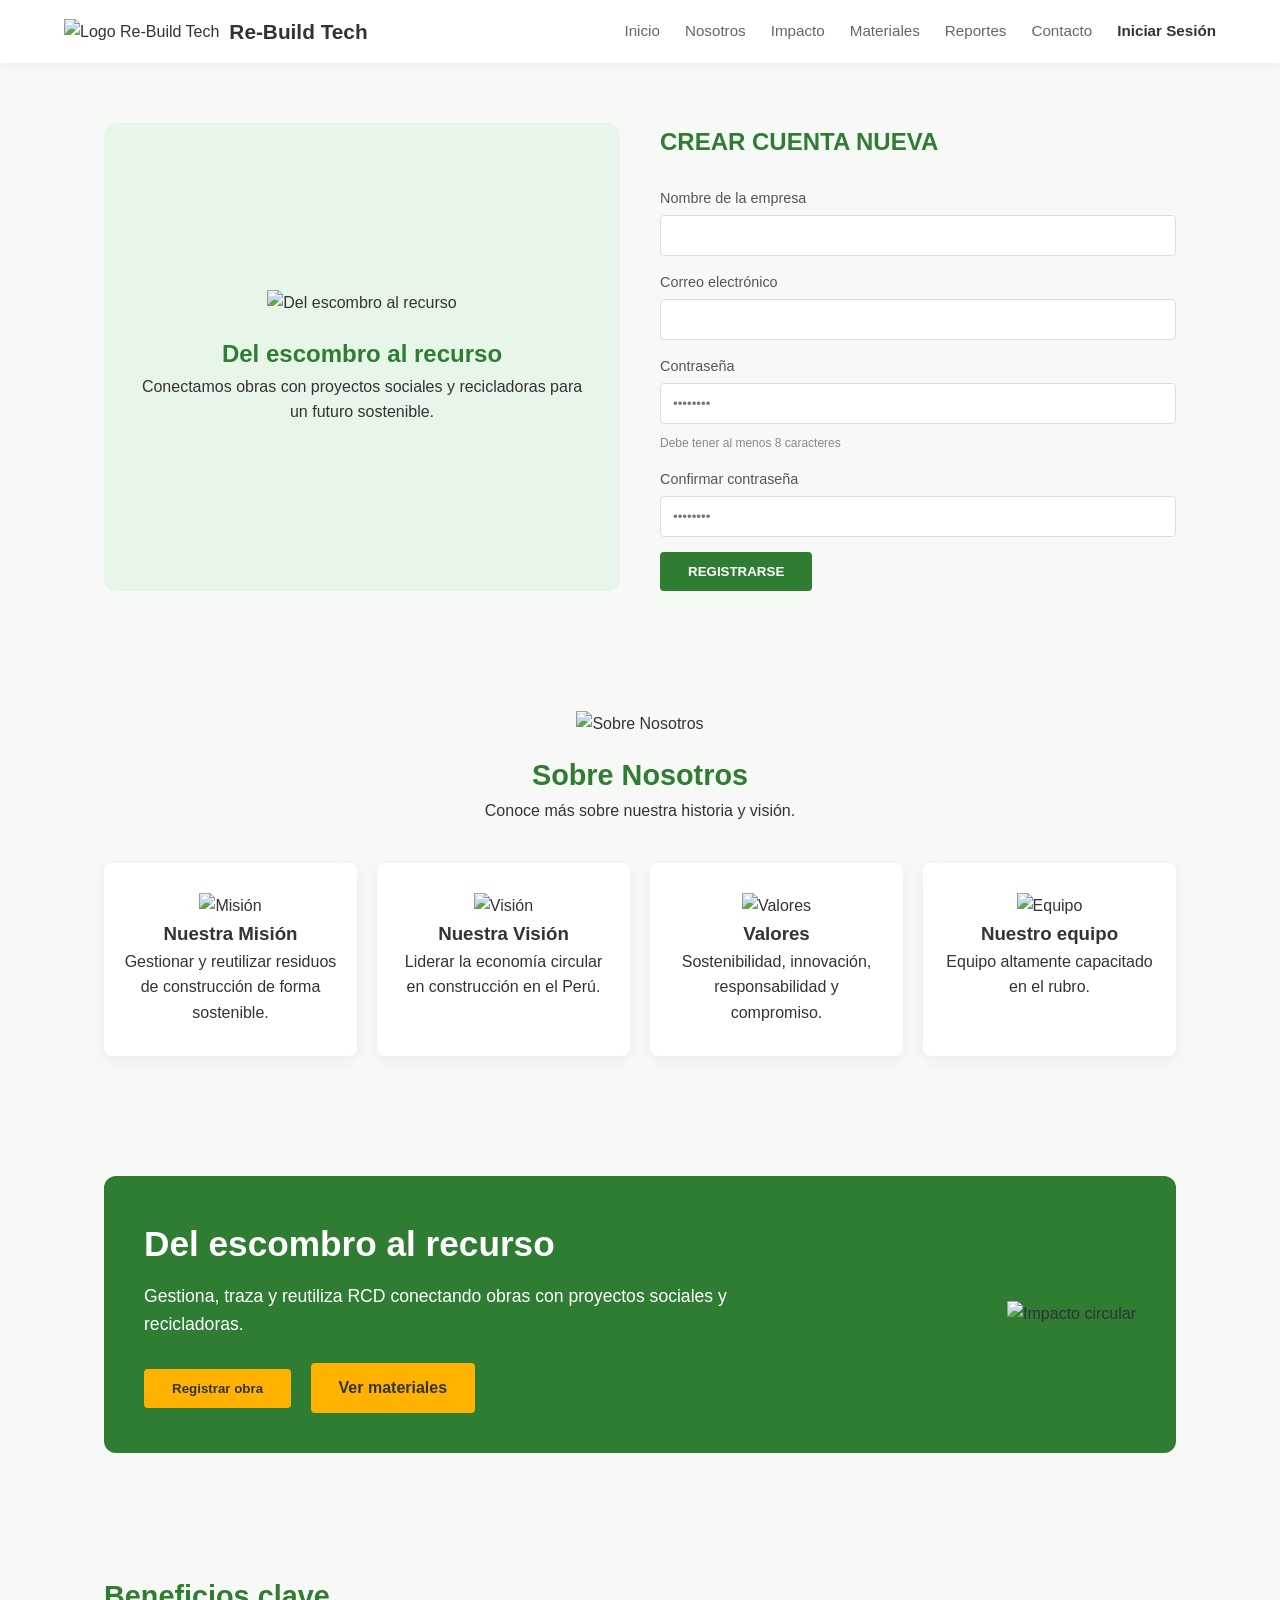
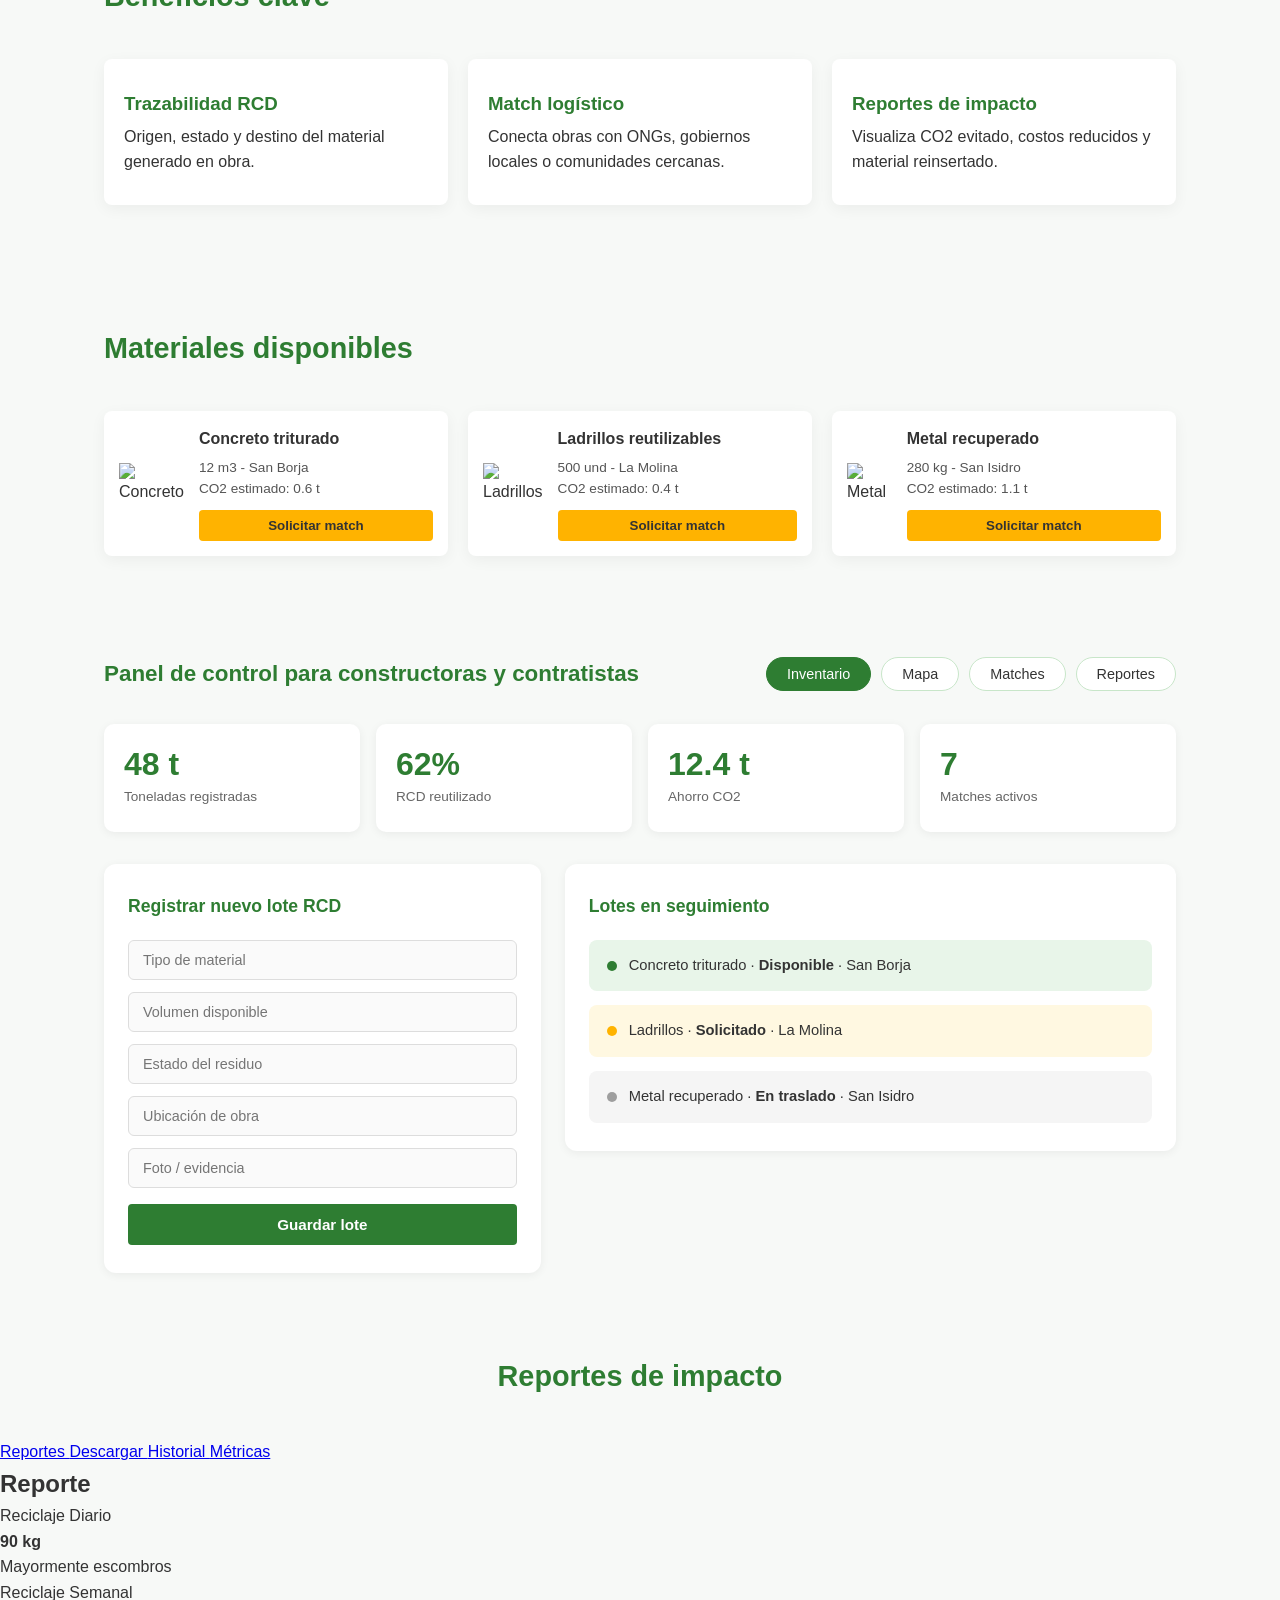
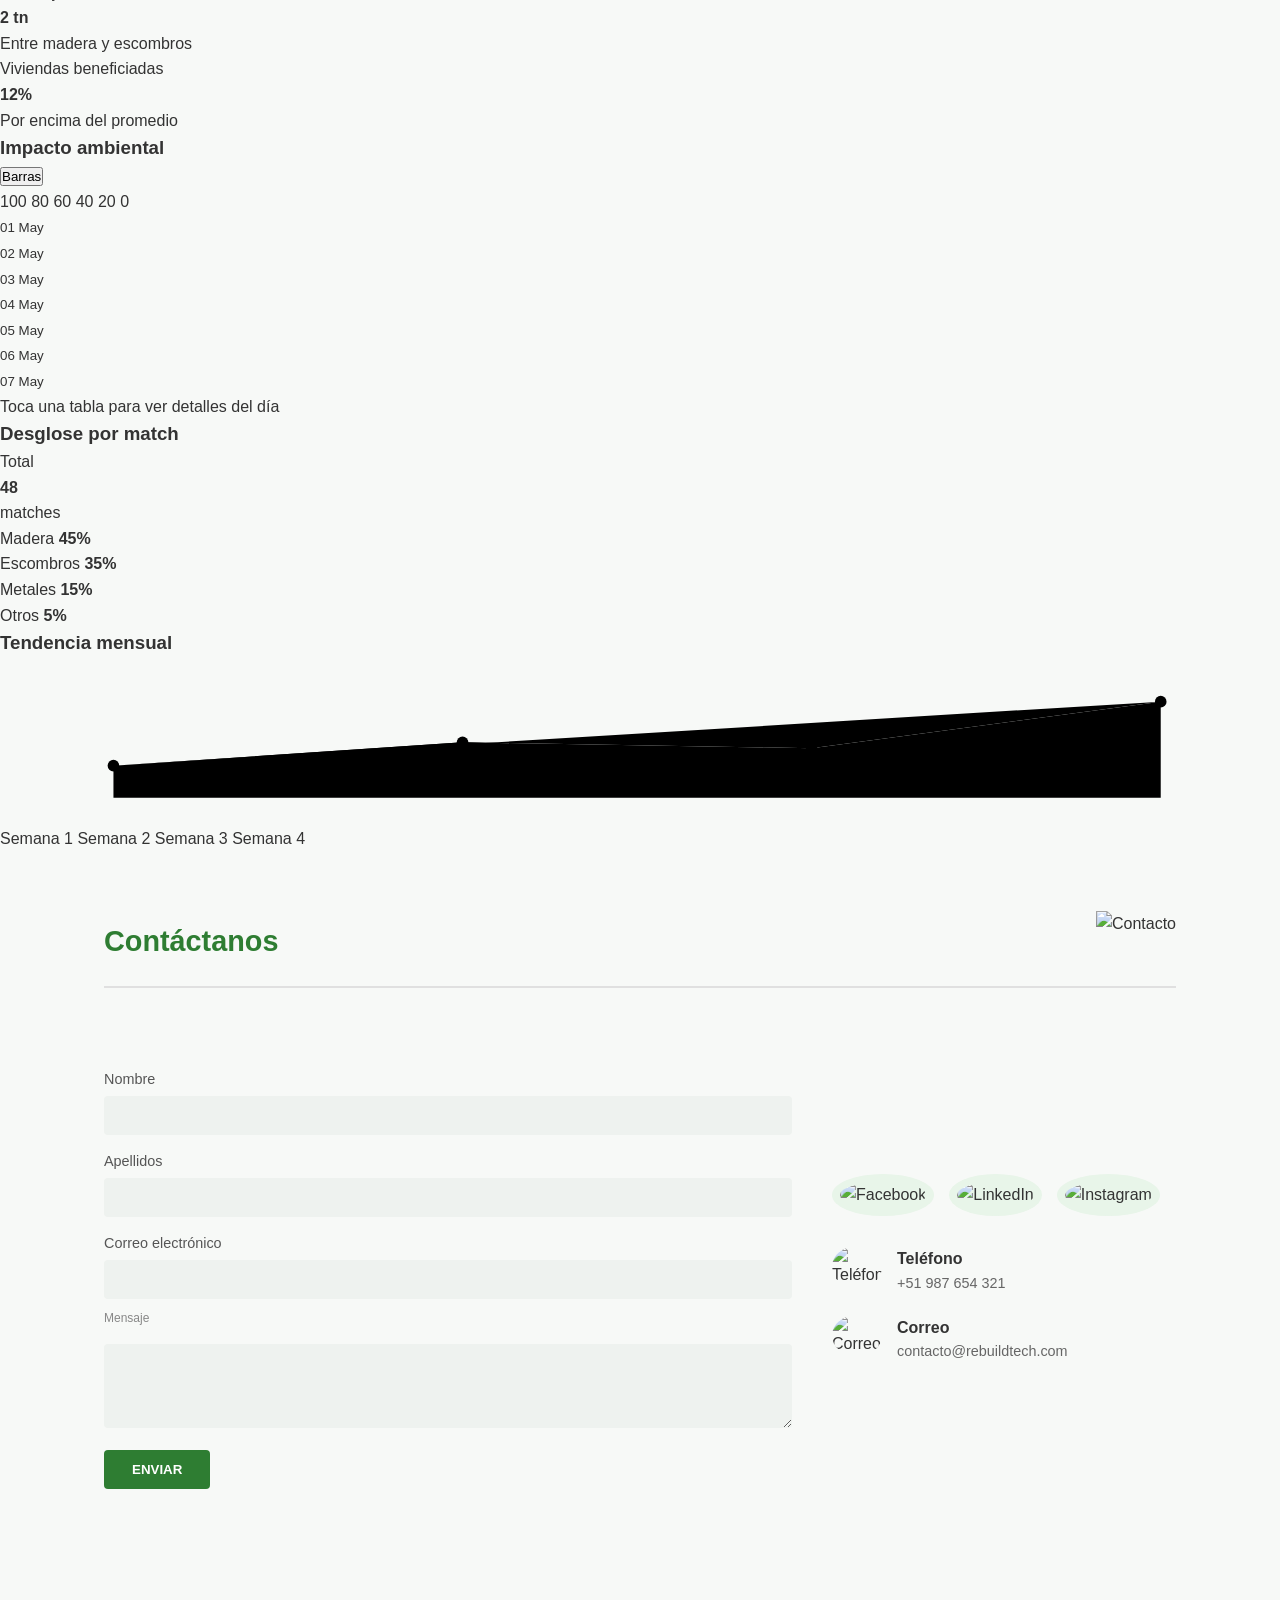
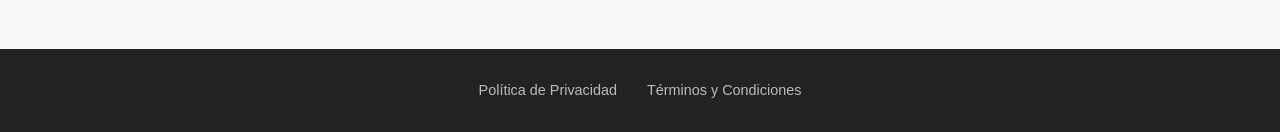
==== index.html @ a8a14618 "Merge branch 'main' into patch-1" ====
<!DOCTYPE html>
<html lang="es">
<head>
    <meta charset="UTF-8">
    <meta name="viewport" content="width=device-width, initial-scale=1.0">
    <title>Re-Build Tech</title>
    <link rel="stylesheet" href="css/styles.css?v=reportes3">
</head>
<body>
    <header class="header">
        <div class="brand">
            <img src="img/logo.png" alt="Logo Re-Build Tech">
            <h2>Re-Build Tech</h2>
        </div>

        <nav class="nav">
            <a href="#inicio">Inicio</a>
            <a href="#nosotros">Nosotros</a>
            <a href="#impacto">Impacto</a>
            <a href="materiales.html">Materiales</a>
            <a href="#reportes">Reportes</a>
            <a href="#contacto">Contacto</a>
            <a href="#">Iniciar Sesión</a>
        </nav>
    </header>

    <main class="hero" id="inicio">
        <section class="hero-image">
            <div class="image-card">
                <img src="img/crear.png" alt="Del escombro al recurso">
                <h3>Del escombro al recurso</h3>
                <p>Conectamos obras con proyectos sociales y recicladoras para un futuro sostenible.</p>
            </div>
        </section>

        <section class="hero-content">
            <h2>CREAR CUENTA NUEVA</h2>
            
            <div class="video-content">
                 <p>Nombre de la empresa</p>
                 <input type="text">

                 <p>Correo electrónico</p>
                 <input type="email">

                 <p>Contraseña</p>
                 <input type="password" placeholder="••••••••">
                 <p>Debe tener al menos 8 caracteres</p>

                 <p>Confirmar contraseña</p>
                 <input type="password" placeholder="••••••••">
            </div>

            <button class="primary-btn">REGISTRARSE</button>
        </section>
    </main>

    <section class="section servicios" id="nosotros">
        <div class="section-title">
            <img src="img/nosotros.png" alt="Sobre Nosotros">
            <h2>Sobre Nosotros</h2>
            <p>Conoce más sobre nuestra historia y visión.</p>
        </div>
        <div class="cards">
            <article class="card">
                <div class="icon-box"><img src="img/camion.png" alt="Misión"></div>
                <h3>Nuestra Misión</h3>
                <p>Gestionar y reutilizar residuos de construcción de forma sostenible.</p>
            </article>

            <article class="card">
                <div class="icon-box"><img src="img/hojas.png" alt="Visión"></div>
                <h3>Nuestra Visión</h3>
                <p>Liderar la economía circular en construcción en el Perú.</p>
            </article>

            <article class="card">
                <div class="icon-box"><img src="img/mundo.png" alt="Valores"></div>
                <h3>Valores</h3>
                <p>Sostenibilidad, innovación, responsabilidad y compromiso.</p>
            </article>

            <article class="card">
                <div class="icon-box"><img src="img/personas.png" alt="Equipo"></div>
                <h3>Nuestro equipo</h3>
                <p>Equipo altamente capacitado en el rubro.</p>
            </article>
        </div>
    </section>

    <section class="section portafolio" id="impacto">
        <div class="video-grid">
            <div class="video-content">
                <h2>Del escombro al recurso</h2>
                <p>Gestiona, traza y reutiliza RCD conectando obras con proyectos sociales y recicladoras.</p>
                <button class="primary-btn">Registrar obra</button>
               <a href="materiales.html" class="primary-btn" style="text-decoration: none; display: inline-block; text-align: center;">Ver materiales</a>
            </div>
            <article class="image-card">
                <img src="img/escombro.png" alt="Impacto circular">
            </article>
        </div>
    </section>

    <section class="section servicios">
        <div class="section-title">
            <h2>Beneficios clave</h2>
        </div>
        <div class="cards">
            <article class="card">
                <h3>Trazabilidad RCD</h3>
                <p>Origen, estado y destino del material generado en obra.</p>
            </article>
            <article class="card">
                <h3>Match logístico</h3>
                <p>Conecta obras con ONGs, gobiernos locales o comunidades cercanas.</p>
            </article>
            <article class="card">
                <h3>Reportes de impacto</h3>
                <p>Visualiza CO2 evitado, costos reducidos y material reinsertado.</p>
            </article>
        </div>
    </section>

    <section class="section portafolio">
        <div class="section-title">
            <h2>Materiales disponibles</h2>
        </div>
        <div class="video-grid">
            <article class="video-card">
                <img src="img/piedras.png" alt="Concreto">
                <div class="video-content">
                    <h3>Concreto triturado</h3>
                    <p>12 m3 - San Borja<br>CO2 estimado: 0.6 t</p>
                    <button class="primary-btn">Solicitar match</button>
                </div>
            </article>

            <article class="video-card">
                <img src="img/ladrillos.png" alt="Ladrillos">
                <div class="video-content">
                    <h3>Ladrillos reutilizables</h3>
                    <p>500 und - La Molina<br>CO2 estimado: 0.4 t</p>
                    <button class="primary-btn">Solicitar match</button>
                </div>
            </article>

            <article class="video-card">
                <img src="img/madera.png" alt="Metal">
                <div class="video-content">
                    <h3>Metal recuperado</h3>
                    <p>280 kg - San Isidro<br>CO2 estimado: 1.1 t</p>
                    <button class="primary-btn">Solicitar match</button>
                </div>
            </article>
        </div>
    </section>

    <!-- PANEL DE CONTROL - CONSTRUCTORAS Y CONTRATISTAS   -->
    <section id="panel" class="section panel-section">
        <div class="panel-header">
            <h2>Panel de control para constructoras y contratistas</h2>
            <div class="panel-tabs">
                <button class="panel-tab panel-tab--active">Inventario</button>
                <button class="panel-tab">Mapa</button>
                <button class="panel-tab">Matches</button>
                <button class="panel-tab">Reportes</button>
            </div>
        </div>

        <!-- KPI Cards -->
        <div class="panel-kpis">
            <div class="panel-kpi-card">
                <span class="panel-kpi-value">48 t</span>
                <span class="panel-kpi-label">Toneladas registradas</span>
            </div>
            <div class="panel-kpi-card">
                <span class="panel-kpi-value">62%</span>
                <span class="panel-kpi-label">RCD reutilizado</span>
            </div>
            <div class="panel-kpi-card">
                <span class="panel-kpi-value">12.4 t</span>
                <span class="panel-kpi-label">Ahorro CO2</span>
            </div>
            <div class="panel-kpi-card">
                <span class="panel-kpi-value">7</span>
                <span class="panel-kpi-label">Matches activos</span>
            </div>
        </div>

        <!-- Formulario + Lotes -->
        <div class="panel-body">

            <!-- Formulario: Registrar nuevo lote -->
            <div class="panel-form-card">
                <h3>Registrar nuevo lote RCD</h3>
                <div class="panel-form">
                    <input type="text" placeholder="Tipo de material">
                    <input type="text" placeholder="Volumen disponible">
                    <input type="text" placeholder="Estado del residuo">
                    <input type="text" placeholder="Ubicación de obra">
                    <input type="text" placeholder="Foto / evidencia">
                    <button class="primary-btn panel-form-btn">Guardar lote</button>
                </div>
            </div>

            <!-- Lotes en seguimiento -->
            <div class="panel-lotes-card">
                <h3>Lotes en seguimiento</h3>
                <div class="panel-lotes">
                    <div class="panel-lote panel-lote--disponible">
                        <span class="panel-lote-dot panel-lote-dot--disponible"></span>
                        <span>Concreto triturado · <strong>Disponible</strong> · San Borja</span>
                    </div>
                    <div class="panel-lote panel-lote--solicitado">
                        <span class="panel-lote-dot panel-lote-dot--solicitado"></span>
                        <span>Ladrillos · <strong>Solicitado</strong> · La Molina</span>
                    </div>
                    <div class="panel-lote panel-lote--traslado">
                        <span class="panel-lote-dot panel-lote-dot--traslado"></span>
                        <span>Metal recuperado · <strong>En traslado</strong> · San Isidro</span>
                    </div>
                </div>
            </div>

        </div>
    </section>
    <!-- ============================================================ -->

    <section class="report-preview" id="reportes">
        <div class="section-title report-section-title">
            <h2>Reportes de impacto</h2>
        </div>
        <div class="report-app">
            <aside class="report-sidebar">
                <a class="report-side-link active" href="#reportes">
                    <span class="side-icon chart-icon"></span>
                    Reportes
                </a>
                <a class="report-side-link" href="#reportes">
                    <span class="side-icon download-icon"></span>
                    Descargar
                </a>
                <a class="report-side-link" href="#reportes">
                    <span class="side-icon clock-icon"></span>
                    Historial
                </a>
                <a class="report-side-link" href="#reportes">
                    <span class="side-icon metric-icon"></span>
                    Métricas
                </a>
            </aside>

            <main class="report-main">
                <h2>Reporte</h2>

                <div class="report-summary">
                    <article class="report-card">
                        <div class="summary-label">
                            <span class="summary-icon recycle-icon"></span>
                            Reciclaje Diario
                        </div>
                        <strong>90 kg</strong>
                        <p>Mayormente escombros</p>
                    </article>

                    <article class="report-card">
                        <div class="summary-label">
                            <span class="summary-icon truck-icon"></span>
                            Reciclaje Semanal
                        </div>
                        <strong>2 tn</strong>
                        <p>Entre madera y escombros</p>
                    </article>

                    <article class="report-card">
                        <div class="summary-label">
                            <span class="summary-icon home-icon"></span>
                            Viviendas beneficiadas
                        </div>
                        <strong>12%</strong>
                        <p>Por encima del promedio</p>
                    </article>
                </div>

                <div class="report-detail-grid">
                    <section class="report-panel impact-panel">
                        <div class="panel-title-row">
                            <h3>Impacto ambiental</h3>
                            <button class="chart-select" type="button">
                                <span class="mini-bars"></span>
                                Barras
                            </button>
                        </div>
                        <div class="bar-chart" aria-label="Impacto ambiental por día">
                            <div class="y-axis">
                                <span>100</span>
                                <span>80</span>
                                <span>60</span>
                                <span>40</span>
                                <span>20</span>
                                <span>0</span>
                            </div>
                            <div class="bars">
                                <div class="bar-wrap" data-value="42 kg"><span class="bar" style="height: 29%;"></span><small>01 May</small></div>
                                <div class="bar-wrap" data-value="55 kg"><span class="bar" style="height: 37%;"></span><small>02 May</small></div>
                                <div class="bar-wrap" data-value="61 kg"><span class="bar" style="height: 49%;"></span><small>03 May</small></div>
                                <div class="bar-wrap" data-value="75 kg"><span class="bar" style="height: 60%;"></span><small>04 May</small></div>
                                <div class="bar-wrap" data-value="81 kg"><span class="bar" style="height: 69%;"></span><small>05 May</small></div>
                                <div class="bar-wrap" data-value="95 kg"><span class="bar" style="height: 80%;"></span><small>06 May</small></div>
                                <div class="bar-wrap" data-value="100 kg"><span class="bar" style="height: 92%;"></span><small>07 May</small></div>
                            </div>
                        </div>
                        <p class="report-muted">Toca una tabla para ver detalles del día</p>
                    </section>

                    <section class="report-panel match-panel">
                        <h3>Desglose por match</h3>
                        <div class="donut-area">
                            <div class="donut-chart">
                                <span>Total<br><strong>48</strong><br>matches</span>
                            </div>
                            <ul class="donut-legend">
                                <li><span class="legend-dot wood"></span>Madera <strong>45%</strong></li>
                                <li><span class="legend-dot debris"></span>Escombros <strong>35%</strong></li>
                                <li><span class="legend-dot metal"></span>Metales <strong>15%</strong></li>
                                <li><span class="legend-dot other"></span>Otros <strong>5%</strong></li>
                            </ul>
                        </div>
                    </section>
                </div>

                <section class="report-panel trend-panel">
                    <h3>Tendencia mensual</h3>
                    <svg class="trend-chart" viewBox="0 0 880 110" role="img" aria-label="Tendencia mensual por semana">
                        <defs>
                            <linearGradient id="trendFill" x1="0" x2="0" y1="0" y2="1">
                                <stop offset="0%" stop-color="#2e7d32" stop-opacity="0.18" />
                                <stop offset="100%" stop-color="#2e7d32" stop-opacity="0.02" />
                            </linearGradient>
                        </defs>
                        <path class="trend-grid" d="M34 8H858M34 30H858M34 52H858M34 74H858M34 96H858" />
                        <path class="trend-fill" d="M78 74 L318 58 L558 62 L798 30 L798 96 L78 96 Z" />
                        <path class="trend-line" d="M78 74 L318 58 L558 62 L798 30" />
                        <circle cx="78" cy="74" r="4" />
                        <circle cx="318" cy="58" r="4" />
                        <circle cx="558" cy="62" r="4" />
                        <circle cx="798" cy="30" r="4" />
                    </svg>
                    <div class="trend-labels">
                        <span>Semana 1</span>
                        <span>Semana 2</span>
                        <span>Semana 3</span>
                        <span>Semana 4</span>
                    </div>
                </section>
            </main>
        </div>
    </section>

    <section class="section" id="contacto">
        <div class="section-title">
            <h2>Contáctanos</h2>
            <img src="img/contacto.png" alt="Contacto">
        </div>

        <main class="hero">
            <section class="hero-content">
                <div class="video-content">
                     <p>Nombre</p>
                     <input type="text">

                     <p>Apellidos</p>
                     <input type="text">

                     <p>Correo electrónico</p>
                     <input type="email">

                     <p>Mensaje</p>
                     <textarea rows="4"></textarea>
                </div>
                <button class="primary-btn">ENVIAR</button>
            </section>

            <section class="hero-image">
                <div class="image-card">
                    <div>
                        <img src="img/facebook.png" alt="Facebook">
                        <img src="img/linkedin.png" alt="LinkedIn">
                        <img src="img/insta.png" alt="Instagram">
                    </div>
                    
                    <div>
                        <img src="img/telefono.png" alt="Teléfono">
                        <div>
                            <p>Teléfono</p>
                            <p>+51 987 654 321</p>
                        </div>
                    </div>

                    <div>
                        <img src="img/correo.png" alt="Correo">
                        <div>
                            <p>Correo</p>
                            <p>contacto@rebuildtech.com</p>
                        </div>
                    </div>
                </div>
            </section>
        </main>
    </section>

    <footer class="footer">
        <p>
            <a href="#">Política de Privacidad</a>
            <a href="#">Términos y Condiciones</a>
        </p>
    </footer>
</body>
</html>
---- css/styles.css ----
/*Reset y estilos base*/
* {
    margin: 0;
    padding: 0;
    box-sizing: border-box;
    font-family: 'Segoe UI', Roboto, Helvetica, Arial, sans-serif;
}

html {
    scroll-behavior: smooth;
}

body {
    background-color: #f7f9f7;
    color: #333;
    line-height: 1.6;
}

/*Header & Nav*/
.header {
    background-color: #ffffff;
    padding: 15px 5%;
    display: flex;
    justify-content: space-between;
    align-items: center;
    box-shadow: 0 2px 10px rgba(0,0,0,0.05);
    position: sticky;
    top: 0;
    z-index: 1000;
}

.brand {
    display: flex;
    align-items: center;
    gap: 10px;
}

.brand h2 {
    color: #333;
    font-size: 1.3rem;
}

.nav {
    display: flex;
    gap: 25px;
    align-items: center;
}

.nav a {
    text-decoration: none;
    color: #666;
    font-size: 0.95rem;
    font-weight: 500;
    transition: color 0.3s ease;
}

.nav a:hover {
    color: #2e7d32;
}

.nav a:last-child {
    font-weight: bold;
    color: #333;
}

/*Layouts generales*/
.hero {
    display: grid;
    grid-template-columns: 1fr 1fr;
    gap: 40px;
    padding: 60px 5%;
    max-width: 1200px;
    margin: 0 auto;
    align-items: center;
}

.section {
    padding: 60px 5%;
    max-width: 1200px;
    margin: 0 auto;
}

/*Botón principal*/
.primary-btn {
    background-color: #2e7d32;
    color: #ffffff;
    border: none;
    padding: 12px 28px;
    border-radius: 4px;
    font-weight: bold;
    cursor: pointer;
    transition: transform 0.3s ease, box-shadow 0.3s ease, background-color 0.3s ease;
}

.primary-btn:hover {
    transform: translateY(-3px);
    box-shadow: 0 6px 15px rgba(0,0,0,0.15);
    background-color: #1b4322;
}

/*Inicio / Hero section*/
#inicio .hero-image {
    background-color: #e8f5e9;
    padding: 50px 30px;
    border-radius: 12px;
    text-align: center;
    height: 100%;
    display: flex;
    flex-direction: column;
    justify-content: center;
}

#inicio .image-card img {
    width: 100%;
    max-width: 350px;
}

#inicio .image-card h3 {
    color: #2e7d32;
    margin-top: 20px;
    font-size: 1.5rem;
}

#inicio .hero-content h2 {
    color: #2e7d32;
    margin-bottom: 25px;
}

/*Formularios globales*/
.video-content p {
    margin-bottom: 5px;
    font-size: 0.9rem;
    color: #555;
}

.video-content p:nth-of-type(4) {
    font-size: 0.75rem;
    color: #888;
    margin-top: -5px;
    margin-bottom: 15px;
}

.video-content input,
.video-content textarea {
    width: 100%;
    padding: 12px;
    margin-bottom: 15px;
    border: 1px solid #ddd;
    border-radius: 4px;
    transition: all 0.3s ease;
}

.video-content input:focus,
.video-content textarea:focus {
    outline: none;
    border-color: #2e7d32;
    box-shadow: 0 0 0 3px rgba(46, 125, 50, 0.1);
}

/*Nosotros*/
.section-title {
    text-align: center;
    margin-bottom: 40px;
}

#nosotros .section-title img {
    height: 120px;
    margin-bottom: 15px;
}

.section-title h2 {
    color: #2e7d32;
    font-size: 1.8rem;
}

.cards {
    display: grid;
    grid-template-columns: repeat(auto-fit, minmax(220px, 1fr));
    gap: 20px;
}

.card {
    background: #ffffff;
    padding: 30px 20px;
    border-radius: 8px;
    box-shadow: 0 4px 15px rgba(0,0,0,0.05);
    text-align: center;
    transition: transform 0.3s ease, box-shadow 0.3s ease;
}

.card:hover {
    transform: translateY(-6px);
    box-shadow: 0 10px 25px rgba(0,0,0,0.1);
}

.icon-box img {
    width: 50%;
}

/*Impacto (sector del Banner)*/
#impacto .video-grid {
    background-color: #2e7d32;
    padding: 40px;
    border-radius: 12px;
    display: grid;
    grid-template-columns: 1.5fr 1fr;
    align-items: center;
}

#impacto .video-content h2 {
    color: white;
    font-size: 2.2rem;
    margin-bottom: 10px;
}

#impacto .video-content p {
    color: white;
    margin-bottom: 25px;
    font-size: 1.1rem;
}

#impacto .primary-btn:first-of-type {
    background-color: white;
    color: #2e7d32;
    margin-right: 15px;
}

#impacto .primary-btn:first-of-type:hover {
    background-color: #f1f1f1;
}

#impacto .primary-btn:last-of-type {
    background-color: #ffb300;
    color: #333;
}

#impacto .primary-btn:last-of-type:hover {
    background-color: #ffa000;
}

#impacto .image-card {
    text-align: right;
}

#impacto .image-card img {
    width: 100%;
    max-width: 250px;
}

/*Beneficios*/
.servicios:not(#nosotros) .section-title {
    text-align: left;
}

.servicios:not(#nosotros) .card {
    text-align: left;
}

.servicios:not(#nosotros) .card h3 {
    color: #2e7d32;
    margin-bottom: 5px;
}

/*Materiales*/
.portafolio:not(#impacto) .section-title {
    text-align: left;
}

.portafolio:not(#impacto) .video-grid {
    display: grid;
    grid-template-columns: repeat(auto-fit, minmax(300px, 1fr));
    gap: 20px;
}

.video-card {
    display: flex;
    gap: 15px;
    align-items: center;
    background: #ffffff;
    padding: 15px;
    border-radius: 8px;
    box-shadow: 0 4px 15px rgba(0,0,0,0.05);
    transition: transform 0.3s ease, box-shadow 0.3s ease;
}

.video-card:hover {
    transform: translateY(-5px);
    box-shadow: 0 8px 25px rgba(0,0,0,0.1);
}

.video-card .video-content {
    text-align: left;
    width: 100%;
}

.video-card .video-content h3 {
    font-size: 1rem;
    margin-bottom: 5px;
}

.video-card .video-content p {
    font-size: 0.85rem;
    margin-bottom: 10px;
}

.video-card .primary-btn {
    background-color: #ffb300;
    color: #333;
    width: 100%;
    padding: 8px;
}

.video-card .primary-btn:hover {
    background-color: #ffa000;
}

/*Panel de Control*/
.panel-section {
    border-radius: 16px;
    padding: 40px 5%;
    max-width: 1200px;
    margin: 0 auto 40px auto;
}

.panel-header {
    display: flex;
    justify-content: space-between;
    align-items: center;
    flex-wrap: wrap;
    gap: 16px;
    margin-bottom: 32px;
}

.panel-header h2 {
    color: #2e7d32;
    font-size: 1.4rem;
    font-weight: 700;
}

.panel-tabs {
    display: flex;
    gap: 10px;
    flex-wrap: wrap;
}

.panel-tab {
    background-color: #ffffff;
    color: #333;
    border: 1px solid #c8e6c9;
    padding: 8px 20px;
    border-radius: 20px;
    font-size: 0.9rem;
    font-weight: 500;
    cursor: pointer;
    transition: background-color 0.2s ease, color 0.2s ease, border-color 0.2s ease;
}

.panel-tab:hover {
    background-color: #e8f5e9;
    border-color: #2e7d32;
    color: #2e7d32;
}

.panel-tab--active {
    background-color: #2e7d32;
    color: #ffffff;
    border-color: #2e7d32;
}

.panel-tab--active:hover {
    background-color: #1b4322;
    color: #ffffff;
}

/*KPI Cards*/
.panel-kpis {
    display: grid;
    grid-template-columns: repeat(4, 1fr);
    gap: 16px;
    margin-bottom: 32px;
}

.panel-kpi-card {
    background-color: #ffffff;
    border-radius: 10px;
    padding: 24px 20px;
    box-shadow: 0 2px 10px rgba(0,0,0,0.06);
    display: flex;
    flex-direction: column;
    gap: 6px;
    transition: transform 0.3s ease, box-shadow 0.3s ease;
}

.panel-kpi-card:hover {
    transform: translateY(-4px);
    box-shadow: 0 8px 20px rgba(0,0,0,0.1);
}

.panel-kpi-value {
    font-size: 2rem;
    font-weight: 700;
    color: #2e7d32;
    line-height: 1;
}

.panel-kpi-label {
    font-size: 0.85rem;
    color: #666;
}

/*Body formulario + lotes*/
.panel-body {
    display: grid;
    grid-template-columns: 1fr 1.4fr;
    gap: 24px;
    align-items: start;
}

.panel-form-card {
    background-color: #ffffff;
    border-radius: 12px;
    padding: 28px 24px;
    box-shadow: 0 2px 10px rgba(0,0,0,0.06);
}

.panel-form-card h3 {
    color: #2e7d32;
    font-size: 1.1rem;
    margin-bottom: 20px;
    font-weight: 600;
}

.panel-form {
    display: flex;
    flex-direction: column;
}

.panel-form input {
    width: 100%;
    padding: 11px 14px;
    margin-bottom: 12px;
    border: 1px solid #ddd;
    border-radius: 6px;
    font-size: 0.9rem;
    color: #555;
    background-color: #fafafa;
    transition: border-color 0.3s ease, box-shadow 0.3s ease;
}

.panel-form input:focus {
    outline: none;
    border-color: #2e7d32;
    box-shadow: 0 0 0 3px rgba(46, 125, 50, 0.1);
}

.panel-form-btn {
    width: 100%;
    margin-top: 4px;
    padding: 12px;
    font-size: 0.95rem;
}

.panel-lotes-card {
    background-color: #ffffff;
    border-radius: 12px;
    padding: 28px 24px;
    box-shadow: 0 2px 10px rgba(0,0,0,0.06);
}

.panel-lotes-card h3 {
    color: #2e7d32;
    font-size: 1.1rem;
    margin-bottom: 20px;
    font-weight: 600;
}

.panel-lotes {
    display: flex;
    flex-direction: column;
    gap: 14px;
}

.panel-lote {
    display: flex;
    align-items: center;
    gap: 12px;
    padding: 14px 18px;
    border-radius: 8px;
    font-size: 0.92rem;
    color: #333;
}

.panel-lote--disponible { background-color: #e8f5e9; }
.panel-lote--solicitado { background-color: #fff8e1; }
.panel-lote--traslado   { background-color: #f5f5f5; }

.panel-lote-dot {
    width: 10px;
    height: 10px;
    border-radius: 50%;
    flex-shrink: 0;
}

.panel-lote-dot--disponible { background-color: #2e7d32; }
.panel-lote-dot--solicitado { background-color: #ffb300; }
.panel-lote-dot--traslado   { background-color: #9e9e9e; }

/* ============================================================ */

/*Contacto*/
#contacto .section-title {
    display: flex;
    justify-content: space-between;
    align-items: center;
    border-bottom: 2px solid #e0e0e0;
    padding-bottom: 15px;
    text-align: left;
}

#contacto .section-title h2 { margin: 0; }
#contacto .section-title img { height: 60px; }

#contacto .hero {
    padding: 40px 0;
    grid-template-columns: 2fr 1fr;
}

#contacto .video-content input,
#contacto .video-content textarea {
    background-color: #eef2ef;
    border: none;
}

#contacto .hero-image {
    padding: 0;
    text-align: left;
    display: flex;
    flex-direction: column;
    justify-content: flex-start;
}

#contacto .image-card > div {
    display: flex;
    gap: 15px;
    margin-bottom: 20px;
    align-items: flex-start;
}

#contacto .image-card > div:first-child { margin-bottom: 30px; }

#contacto .image-card > div:first-child img {
    background: #e8f5e9;
    border-radius: 50%;
    padding: 8px;
    cursor: pointer;
    transition: transform 0.3s ease, background-color 0.3s ease;
}

#contacto .image-card > div:first-child img:hover {
    transform: scale(1.1);
    background-color: #c8e6c9;
}

#contacto .image-card > div:not(:first-child) img {
    width: 50px;
    border-radius: 50%;
}

#contacto .image-card > div:not(:first-child) p:first-of-type {
    font-weight: bold;
    color: #333;
    margin-bottom: 0;
}

#contacto .image-card > div:not(:first-child) p:last-of-type {
    color: #666;
    font-size: 0.9rem;
}

/*Footer*/
.footer {
    background-color: #222222;
    padding: 30px 5%;
    margin-top: 60px;
    text-align: center;
}

.footer p {
    display: flex;
    justify-content: center;
    gap: 30px;
}

.footer a {
    color: #bbb;
    text-decoration: none;
    font-size: 0.9rem;
    transition: color 0.3s ease;
}

.footer a:hover { color: #ffb300; }

#map {
    height: 380px;
    width: 100%;
    border-radius: 8px;
    border: 1px solid #ddd;
    z-index: 1;
}

.map-container-box {
    display: flex;
    flex-direction: column;
    gap: 15px;
}

.panel-map-filters {
    display: flex;
    flex-direction: column;
    gap: 10px;
}

.map-filter-item {
    background-color: #fafafa;
    border: 1px solid #ddd;
    padding: 12px;
    border-radius: 6px;
    font-size: 0.9rem;
    color: #444;
    cursor: pointer;
    transition: background-color 0.2s ease, border-color 0.2s ease;
}

.map-filter-item:hover {
    background-color: #e8f5e9;
    border-color: #2e7d32;
    color: #2e7d32;
}

/*Responsive*/
@media (max-width: 992px) {
    .hero { grid-template-columns: 1fr; }

    #impacto .video-grid {
        grid-template-columns: 1fr;
        text-align: center;
    }

    .panel-map-layout {
        grid-template-columns: 1fr !important;
    }
    #map {
        height: 300px;
    }

    #impacto .image-card {
        text-align: center;
        margin-top: 20px;
    }

    #contacto .hero { grid-template-columns: 1fr; }

    .panel-kpis { grid-template-columns: repeat(2, 1fr); }

    .panel-body { grid-template-columns: 1fr; }

    .panel-header {
        flex-direction: column;
        align-items: flex-start;
    }

    .report-app {
        min-height: auto;
        padding-bottom: 36px;
    }

    .report-sidebar,
    .report-main {
        position: static;
    }

    .report-header {
        height: auto;
        flex-direction: column;
        align-items: flex-start;
        gap: 18px;
    }

    .report-sidebar {
        width: 100%;
        height: auto;
        display: grid;
        grid-template-columns: repeat(4, 1fr);
        gap: 12px;
        border-right: none;
        border-bottom: 1px solid #d1d5db;
    }

    .report-side-link {
        margin-bottom: 0;
    }

    .report-main {
        width: auto;
        max-width: none;
        padding: 28px 24px;
    }

    .report-summary,
    .report-detail-grid {
        grid-template-columns: 1fr;
    }

}

@media (max-width: 768px) {
    .header {
        flex-direction: column;
        gap: 15px;
    }

    .nav {
        flex-wrap: wrap;
        justify-content: center;
        gap: 15px;
    }

    .cards { grid-template-columns: 1fr; }

    .video-card {
        flex-direction: column;
        text-align: center;
    }

    .video-card img {
        width: 100%;
        height: 180px;
    }

    .video-card .video-content { text-align: center; }

    .panel-kpis { grid-template-columns: 1fr 1fr; }

    .panel-tabs { gap: 8px; }

    .report-topnav,
    .report-sidebar {
        grid-template-columns: 1fr 1fr;
        flex-wrap: wrap;
    }

    .report-brand {
        font-size: 20px;
    }

    .report-brand img {
        width: 92px;
    }

    .donut-area {
        flex-direction: column;
        align-items: flex-start;
    }

    .bars {
        gap: 10px;
    }

    .bar {
        width: 24px;
    }

}

@media (max-width: 480px) {
    .panel-kpis { grid-template-columns: 1fr; }

    .report-preview {
        padding: 24px 0;
    }

    .report-main {
        padding: 24px 16px;
    }

    .report-sidebar {
        grid-template-columns: 1fr;
    }

    .report-panel {
        padding: 18px;
    }
}
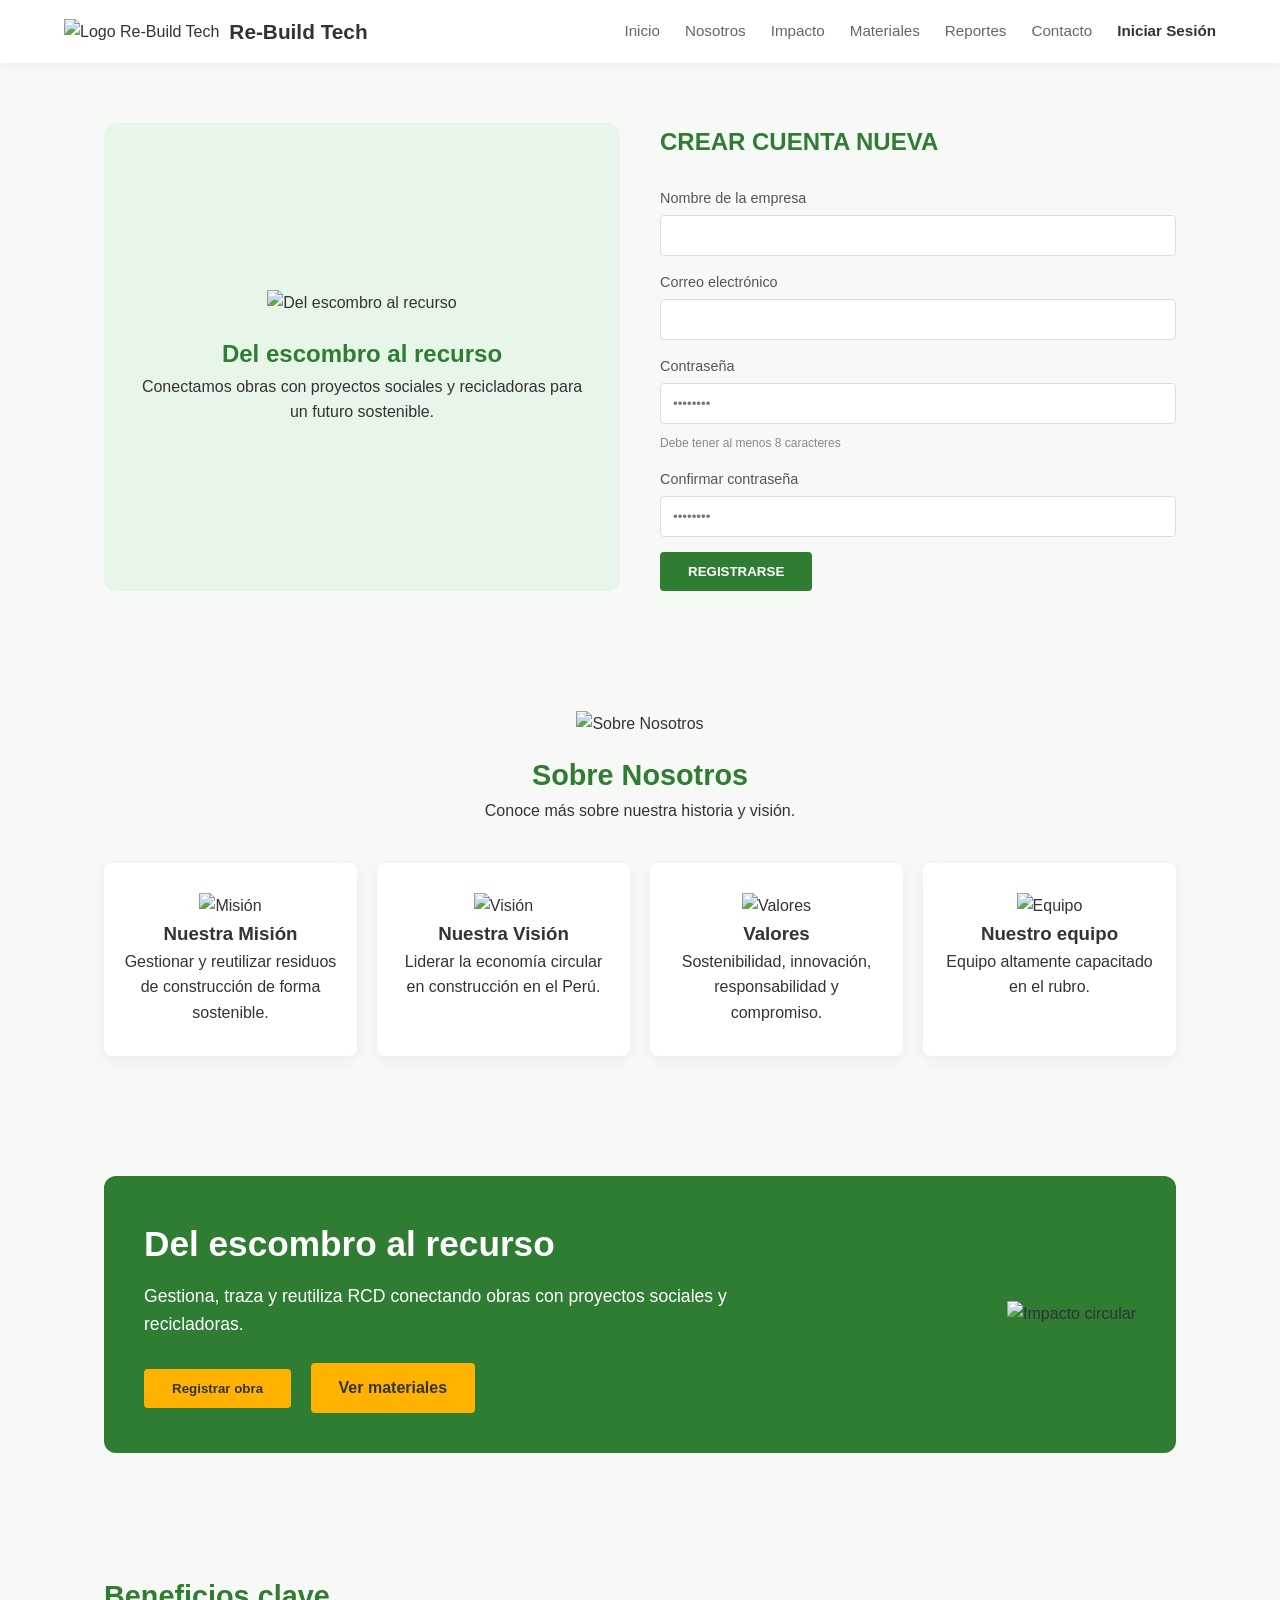
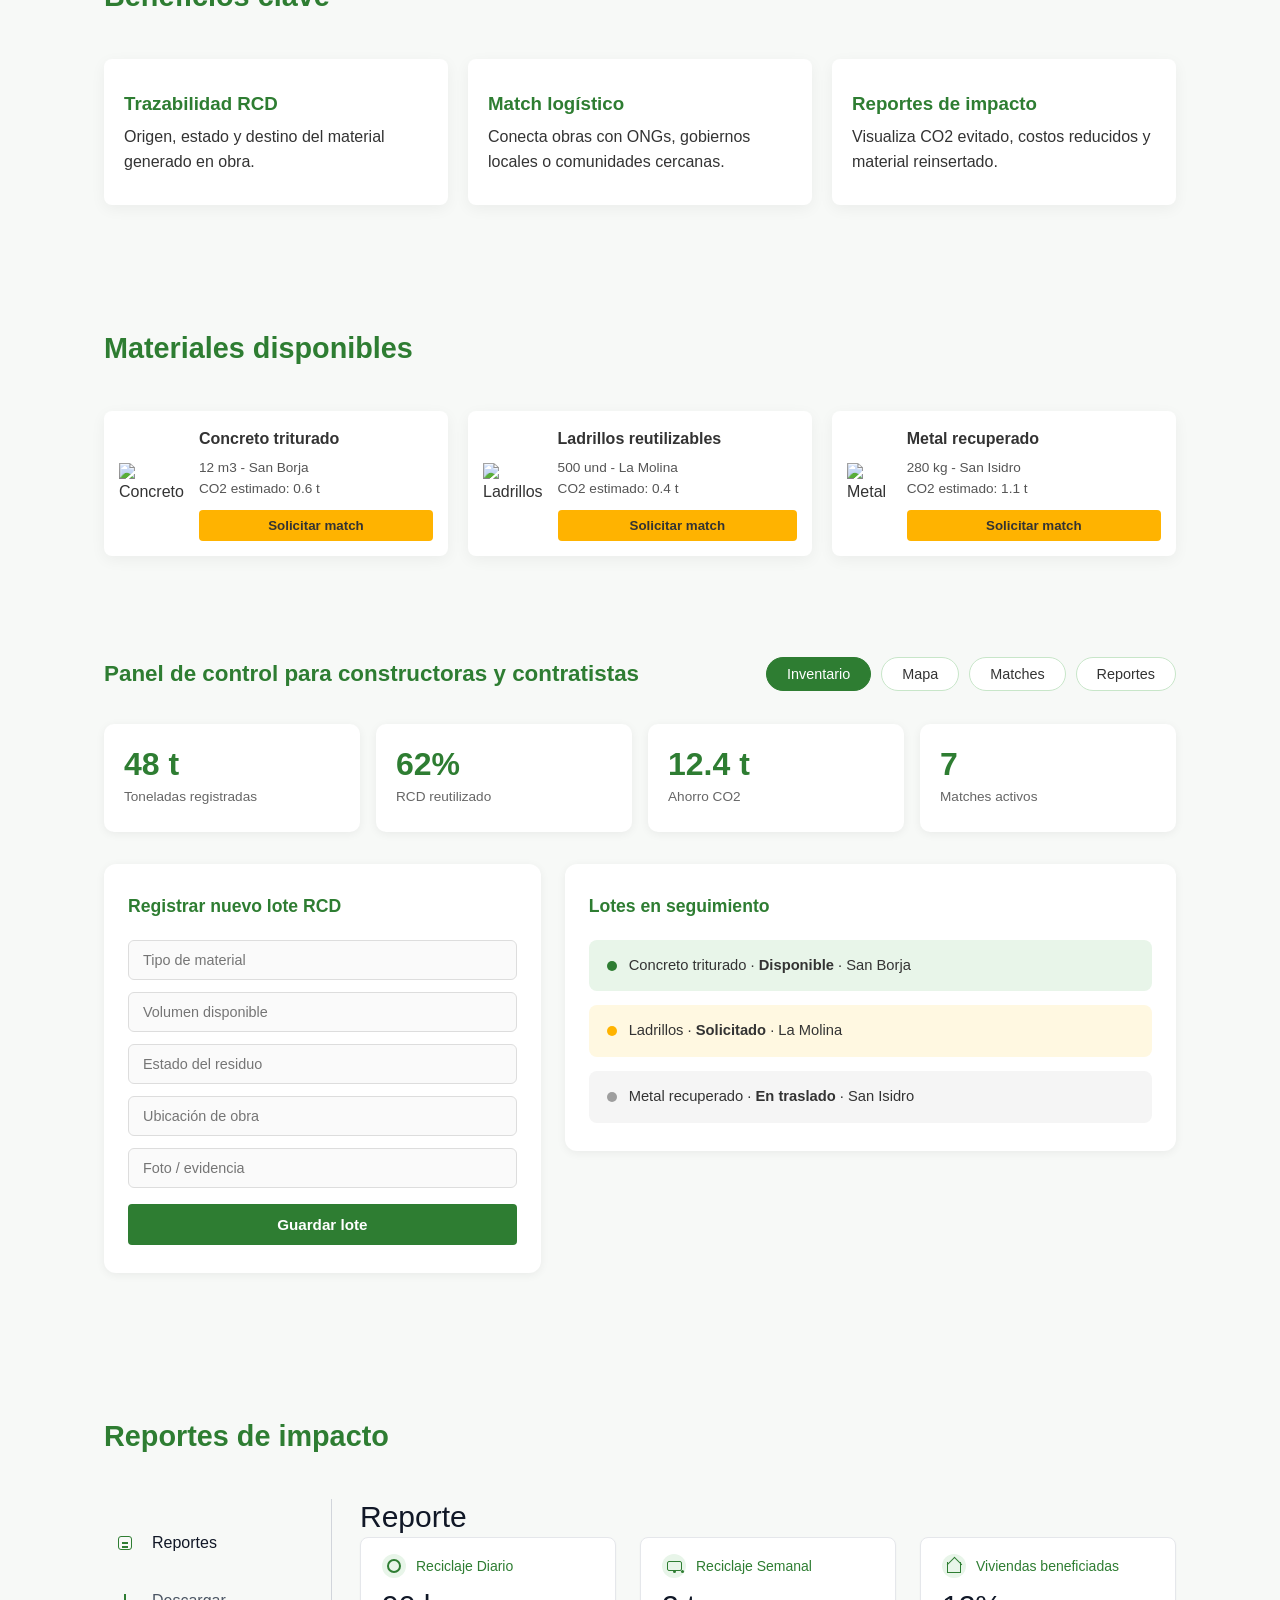
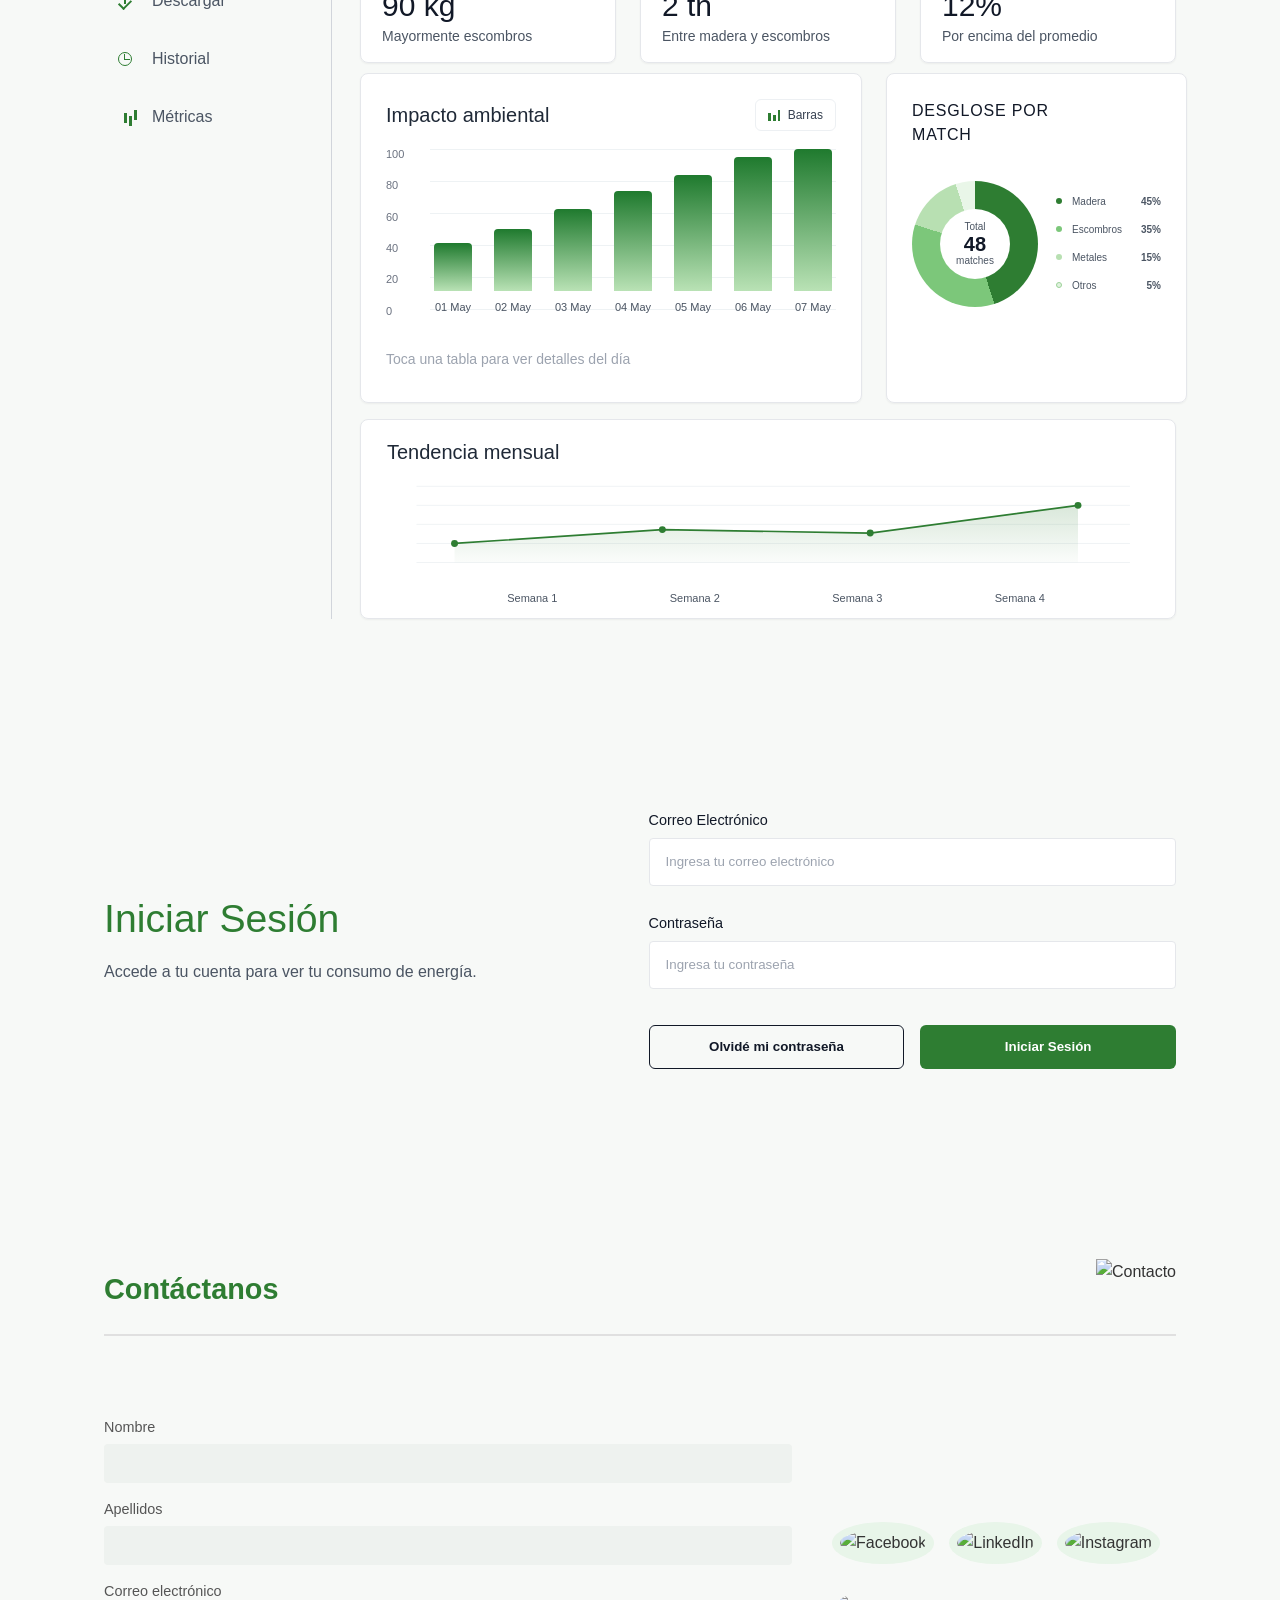
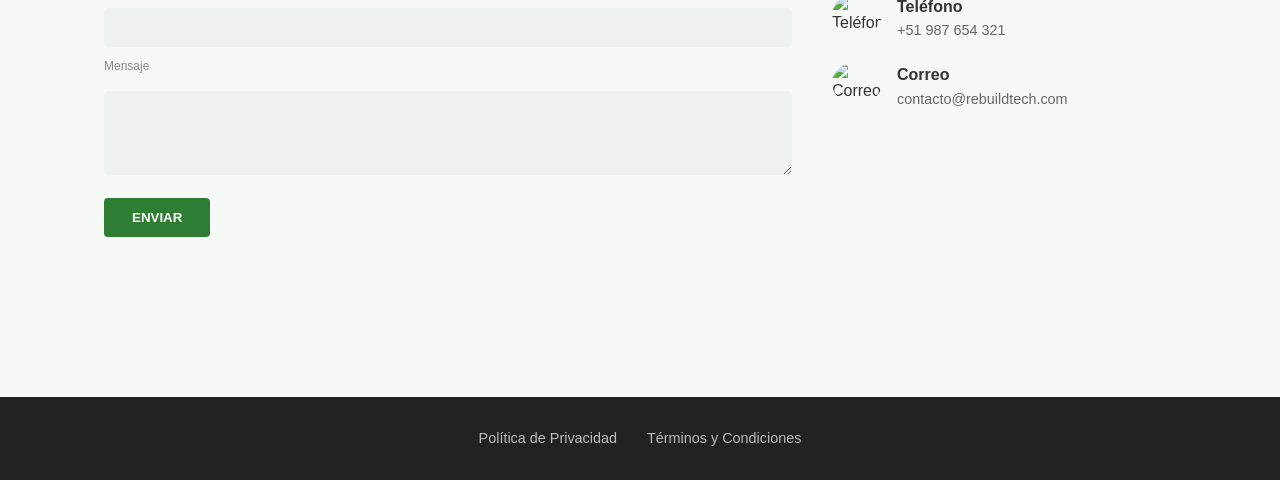
==== commit dbec8ce4: "Agregar login y corregir materiales" ====
--- a/index.html
+++ b/index.html
@@ -4,7 +4,7 @@
     <meta charset="UTF-8">
     <meta name="viewport" content="width=device-width, initial-scale=1.0">
     <title>Re-Build Tech</title>
-    <link rel="stylesheet" href="css/styles.css?v=reportes3">
+    <link rel="stylesheet" href="css/styles.css?v=reportes-login">
 </head>
 <body>
     <header class="header">
@@ -20,7 +20,7 @@
             <a href="materiales.html">Materiales</a>
             <a href="#reportes">Reportes</a>
             <a href="#contacto">Contacto</a>
-            <a href="#">Iniciar Sesión</a>
+            <a href="#login">Iniciar Sesión</a>
         </nav>
     </header>
 
@@ -358,6 +358,30 @@
         </div>
     </section>
 
+    <section class="login-section" id="login">
+        <div class="login-copy">
+            <h2>Iniciar Sesión</h2>
+            <p>Accede a tu cuenta para ver tu consumo de energía.</p>
+        </div>
+
+        <form class="login-form">
+            <label>
+                <span>Correo Electrónico</span>
+                <input type="email" placeholder="Ingresa tu correo electrónico">
+            </label>
+
+            <label>
+                <span>Contraseña</span>
+                <input type="password" placeholder="Ingresa tu contraseña">
+            </label>
+
+            <div class="login-actions">
+                <button class="secondary-btn" type="button">Olvidé mi contraseña</button>
+                <button class="primary-btn login-submit" type="submit">Iniciar Sesión</button>
+            </div>
+        </form>
+    </section>
+
     <section class="section" id="contacto">
         <div class="section-title">
             <h2>Contáctanos</h2>
--- a/css/styles.css
+++ b/css/styles.css
@@ -1,4 +1,4 @@
-/*Reset y estilos base*/
+/*Reset y Estilos Base*/
 * {
     margin: 0;
     padding: 0;
@@ -63,7 +63,7 @@
     color: #333;
 }
 
-/*Layouts generales*/
+/*Layouts Generales*/
 .hero {
     display: grid;
     grid-template-columns: 1fr 1fr;
@@ -80,7 +80,7 @@
     margin: 0 auto;
 }
 
-/*Botón principal*/
+/*Botón Principal*/
 .primary-btn {
     background-color: #2e7d32;
     color: #ffffff;
@@ -98,7 +98,7 @@
     background-color: #1b4322;
 }
 
-/*Inicio / Hero section*/
+/*Inicio / Hero Section*/
 #inicio .hero-image {
     background-color: #e8f5e9;
     padding: 50px 30px;
@@ -126,7 +126,7 @@
     margin-bottom: 25px;
 }
 
-/*Formularios globales*/
+/*Formularios Globales*/
 .video-content p {
     margin-bottom: 5px;
     font-size: 0.9rem;
@@ -197,7 +197,7 @@
     width: 50%;
 }
 
-/*Impacto (sector del Banner)*/
+/*Impacto (Banner)*/
 #impacto .video-grid {
     background-color: #2e7d32;
     padding: 40px;
@@ -408,7 +408,7 @@
     color: #666;
 }
 
-/*Body formulario + lotes*/
+/*Body: formulario + lotes*/
 .panel-body {
     display: grid;
     grid-template-columns: 1fr 1.4fr;
@@ -505,7 +505,8 @@
 .panel-lote-dot--solicitado { background-color: #ffb300; }
 .panel-lote-dot--traslado   { background-color: #9e9e9e; }
 
-/* ============================================================ */
+/* ===========================puntos corregidos, ahora otro apartado
+================================= */
 
 /*Contacto*/
 #contacto .section-title {
@@ -637,6 +638,618 @@
     color: #2e7d32;
 }
 
+/*Reportes*/
+.report-preview {
+    max-width: 1200px;
+    margin: 0 auto;
+    padding: 60px 5%;
+    background-color: transparent;
+    font-family: inherit;
+}
+
+.report-section-title {
+    text-align: left;
+}
+
+.report-app {
+    display: grid;
+    grid-template-columns: 228px minmax(0, 1fr);
+    gap: 28px;
+    position: relative;
+    max-width: 100%;
+    min-height: 0;
+    margin: 0;
+    background: transparent;
+    overflow: visible;
+    box-shadow: none;
+    font-family: inherit;
+}
+
+.report-app * {
+    font-family: inherit;
+}
+
+.report-sidebar {
+    position: static;
+    width: auto;
+    height: auto;
+    padding: 22px 24px 22px 0;
+    border-right: 1px solid #d1d5db;
+    background: transparent;
+}
+
+.report-side-link {
+    display: flex;
+    align-items: center;
+    gap: 18px;
+    min-height: 24px;
+    margin-bottom: 14px;
+    padding: 10px 12px;
+    border-radius: 8px;
+    color: #4b5563;
+    text-decoration: none;
+    font-size: 16px;
+    line-height: 24px;
+    cursor: pointer;
+    transition: transform 0.3s ease, background-color 0.3s ease, color 0.3s ease;
+}
+
+.report-side-link.active {
+    color: #111827;
+}
+
+.report-side-link:hover {
+    transform: translateX(4px);
+    background-color: #e8f5e9;
+    color: #2e7d32;
+}
+
+.side-icon,
+.summary-icon {
+    position: relative;
+    display: inline-flex;
+    width: 18px;
+    height: 18px;
+    align-items: center;
+    justify-content: center;
+    flex: 0 0 auto;
+}
+
+.side-icon::before,
+.side-icon::after,
+.summary-icon::before,
+.summary-icon::after {
+    content: "";
+    position: absolute;
+    display: block;
+}
+
+.chart-icon::before {
+    width: 12px;
+    height: 12px;
+    border: 1.5px solid #2e7d32;
+    border-radius: 3px;
+}
+
+.chart-icon::after {
+    width: 6px;
+    height: 2px;
+    background: #2e7d32;
+    box-shadow: 0 4px 0 #2e7d32;
+}
+
+.download-icon::before {
+    width: 2px;
+    height: 10px;
+    background: #2e7d32;
+    top: 2px;
+}
+
+.download-icon::after {
+    width: 10px;
+    height: 6px;
+    border-left: 2px solid #2e7d32;
+    border-bottom: 2px solid #2e7d32;
+    transform: rotate(-45deg);
+    top: 7px;
+}
+
+.clock-icon::before {
+    width: 12px;
+    height: 12px;
+    border: 1.5px solid #2e7d32;
+    border-radius: 50%;
+}
+
+.clock-icon::after {
+    width: 5px;
+    height: 5px;
+    border-left: 1.5px solid #2e7d32;
+    border-bottom: 1.5px solid #2e7d32;
+    top: 4px;
+    left: 8px;
+}
+
+.metric-icon::before {
+    width: 3px;
+    height: 10px;
+    background: #2e7d32;
+    box-shadow: 5px 3px 0 #2e7d32, 10px -3px 0 #2e7d32;
+    bottom: 3px;
+}
+
+.report-main {
+    position: static;
+    width: auto;
+    max-width: none;
+}
+
+.report-main h2 {
+    margin-bottom: 2px;
+    color: #111827;
+    font-size: 30px;
+    font-weight: 400;
+    line-height: 36px;
+}
+
+.report-summary {
+    display: grid;
+    grid-template-columns: repeat(3, 1fr);
+    gap: 24px;
+    margin-bottom: 10px;
+}
+
+.report-card,
+.report-panel {
+    background: rgba(255,255,255,0.98);
+    border: 1px solid #e5e7eb;
+    border-radius: 8px;
+    box-shadow: 0 1px 2px rgba(0,0,0,0.05);
+}
+
+.report-card {
+    min-height: 126px;
+    padding: 16px 21px;
+}
+
+.summary-label {
+    display: flex;
+    align-items: center;
+    gap: 10px;
+    color: #2e7d32;
+    font-size: 14px;
+    line-height: 20px;
+}
+
+.summary-icon {
+    width: 24px;
+    height: 24px;
+    border-radius: 50%;
+    background: #e8f5e9;
+}
+
+.recycle-icon::before {
+    width: 10px;
+    height: 10px;
+    border: 2px solid #2e7d32;
+    border-radius: 50%;
+}
+
+.truck-icon::before {
+    width: 13px;
+    height: 8px;
+    border: 1.5px solid #2e7d32;
+    border-radius: 2px;
+}
+
+.truck-icon::after {
+    width: 3px;
+    height: 3px;
+    border-radius: 50%;
+    background: #2e7d32;
+    box-shadow: 8px 0 0 #2e7d32;
+    bottom: 5px;
+}
+
+.home-icon::before {
+    width: 12px;
+    height: 10px;
+    border: 1.5px solid #2e7d32;
+    border-top: none;
+    bottom: 5px;
+}
+
+.home-icon::after {
+    width: 10px;
+    height: 10px;
+    border-left: 1.5px solid #2e7d32;
+    border-top: 1.5px solid #2e7d32;
+    transform: rotate(45deg);
+    top: 5px;
+}
+
+.report-card strong {
+    display: block;
+    margin-top: 10px;
+    color: #111827;
+    font-size: 30px;
+    font-weight: 400;
+    line-height: 36px;
+}
+
+.report-card p {
+    margin-top: 2px;
+    color: #4b5563;
+    font-size: 14px;
+    line-height: 20px;
+}
+
+.report-detail-grid {
+    display: grid;
+    grid-template-columns: 2.08fr 1fr;
+    gap: 24px;
+    margin-bottom: 16px;
+}
+
+.report-panel {
+    padding: 25px;
+}
+
+.impact-panel,
+.match-panel {
+    min-height: 330px;
+}
+
+.panel-title-row {
+    display: flex;
+    justify-content: space-between;
+    align-items: center;
+}
+
+.report-panel h3 {
+    color: #1f2937;
+    font-size: 20px;
+    font-weight: 400;
+    line-height: 28px;
+}
+
+.match-panel h3 {
+    width: 180px;
+    color: #111827;
+    font-size: 16px;
+    line-height: 24px;
+    letter-spacing: 0.8px;
+    text-transform: uppercase;
+}
+
+.chart-select {
+    display: inline-flex;
+    align-items: center;
+    gap: 8px;
+    padding: 8px 12px;
+    border: 1px solid #edf0f3;
+    border-radius: 6px;
+    background: #ffffff;
+    color: #374151;
+    font-size: 12px;
+    cursor: pointer;
+    transition: transform 0.3s ease, box-shadow 0.3s ease, border-color 0.3s ease, color 0.3s ease;
+}
+
+.chart-select:hover {
+    transform: translateY(-3px);
+    border-color: #2e7d32;
+    color: #2e7d32;
+    box-shadow: 0 6px 15px rgba(0,0,0,0.12);
+}
+
+.match-panel {
+    cursor: pointer;
+    transition: transform 0.3s ease, box-shadow 0.3s ease, border-color 0.3s ease;
+}
+
+.match-panel:hover {
+    transform: translateY(-5px);
+    border-color: #c8e6c9;
+    box-shadow: 0 8px 25px rgba(0,0,0,0.1);
+}
+
+.mini-bars {
+    width: 12px;
+    height: 12px;
+    background: linear-gradient(to top, #2e7d32 70%, transparent 70%) 0 100% / 3px 12px no-repeat,
+                linear-gradient(to top, #2e7d32 48%, transparent 48%) 5px 100% / 3px 12px no-repeat,
+                linear-gradient(to top, #2e7d32 92%, transparent 92%) 10px 100% / 3px 12px no-repeat;
+}
+
+.bar-chart {
+    display: grid;
+    grid-template-columns: 34px 1fr;
+    gap: 10px;
+    height: 190px;
+    margin-top: 18px;
+}
+
+.y-axis {
+    display: flex;
+    flex-direction: column;
+    justify-content: space-between;
+    color: #6b7280;
+    font-size: 11px;
+    line-height: 1;
+    padding-bottom: 22px;
+}
+
+.bars {
+    position: relative;
+    display: grid;
+    grid-template-columns: repeat(7, 1fr);
+    gap: 22px;
+    align-items: end;
+    padding: 0 4px 22px;
+    background-image: repeating-linear-gradient(to bottom, #eef2f4 0 1px, transparent 1px 32px);
+}
+
+.bar-wrap {
+    position: relative;
+    height: 100%;
+    display: flex;
+    flex-direction: column;
+    justify-content: end;
+    align-items: center;
+    gap: 8px;
+    cursor: pointer;
+}
+
+.bar {
+    width: 38px;
+    min-height: 18px;
+    border-radius: 4px 4px 0 0;
+    background: linear-gradient(180deg, #1f7a2e, #b9e2b5);
+    transition: transform 0.25s ease, filter 0.25s ease;
+}
+
+.bar-wrap::before {
+    content: attr(data-value);
+    position: absolute;
+    bottom: calc(100% - 18px);
+    left: 50%;
+    z-index: 2;
+    padding: 5px 8px;
+    border-radius: 6px;
+    background: #1f2937;
+    color: #ffffff;
+    font-size: 12px;
+    line-height: 1;
+    white-space: nowrap;
+    opacity: 0;
+    pointer-events: none;
+    transform: translate(-50%, 6px);
+    transition: opacity 0.25s ease, transform 0.25s ease;
+}
+
+.bar-wrap:hover .bar {
+    transform: scaleY(1.04);
+    filter: brightness(1.05);
+}
+
+.bar-wrap:hover::before {
+    opacity: 1;
+    transform: translate(-50%, -4px);
+}
+
+.bar-wrap small,
+.trend-labels {
+    color: #4b5563;
+    font-size: 11px;
+}
+
+.report-muted {
+    margin-top: 10px;
+    color: #9ca3af;
+    font-size: 14px;
+    line-height: 20px;
+}
+
+.donut-area {
+    display: flex;
+    align-items: center;
+    gap: 18px;
+    margin-top: 34px;
+}
+
+.donut-chart {
+    width: 126px;
+    height: 126px;
+    display: grid;
+    place-items: center;
+    border-radius: 50%;
+    background: conic-gradient(#2e7d32 0 45%, #7cc77a 45% 80%, #b8e0b2 80% 95%, #e9f6e8 95% 100%);
+}
+
+.donut-chart::before {
+    content: "";
+    position: absolute;
+    width: 70px;
+    height: 70px;
+    border-radius: 50%;
+    background: #ffffff;
+}
+
+.donut-chart span {
+    position: relative;
+    z-index: 1;
+    color: #4b5563;
+    text-align: center;
+    font-size: 10px;
+    line-height: 12px;
+}
+
+.donut-chart strong {
+    color: #111827;
+    font-size: 20px;
+    line-height: 22px;
+}
+
+.donut-legend {
+    display: flex;
+    flex-direction: column;
+    gap: 12px;
+    list-style: none;
+    color: #4b5563;
+    font-size: 10px;
+}
+
+.donut-legend li {
+    display: grid;
+    grid-template-columns: 8px 1fr auto;
+    gap: 8px;
+    min-width: 105px;
+}
+
+.legend-dot {
+    width: 6px;
+    height: 6px;
+    margin-top: 4px;
+    border-radius: 50%;
+}
+
+.legend-dot.wood { background: #2e7d32; }
+.legend-dot.debris { background: #7cc77a; }
+.legend-dot.metal { background: #b8e0b2; }
+.legend-dot.other { background: #e1f2df; border: 1px solid #9bd298; }
+
+.trend-panel {
+    height: 200px;
+    padding: 18px 26px;
+}
+
+.trend-chart {
+    width: 100%;
+    height: 110px;
+    margin-top: 6px;
+}
+
+.trend-grid {
+    fill: none;
+    stroke: #eef2f4;
+    stroke-width: 1;
+}
+
+.trend-fill {
+    fill: url(#trendFill);
+}
+
+.trend-line {
+    fill: none;
+    stroke: #2e7d32;
+    stroke-width: 2;
+}
+
+.trend-chart circle {
+    fill: #2e7d32;
+}
+
+.trend-labels {
+    display: grid;
+    grid-template-columns: repeat(4, 1fr);
+    padding: 0 48px 0 64px;
+    text-align: center;
+}
+
+/* --- Login --- */
+.login-section {
+    max-width: 1200px;
+    margin: 0 auto;
+    min-height: 520px;
+    padding: 105px 5%;
+    display: grid;
+    grid-template-columns: 1fr 1.15fr;
+    gap: 86px;
+    align-items: center;
+}
+
+.login-copy h2 {
+    color: #2e7d32;
+    font-size: 2.45rem;
+    font-weight: 500;
+    line-height: 1.25;
+    margin-bottom: 16px;
+}
+
+.login-copy p {
+    color: #4b5563;
+    font-size: 1rem;
+}
+
+.login-form {
+    display: flex;
+    flex-direction: column;
+    gap: 26px;
+}
+
+.login-form label {
+    display: flex;
+    flex-direction: column;
+    gap: 6px;
+    color: #111827;
+    font-size: 0.9rem;
+}
+
+.login-form input {
+    width: 100%;
+    height: 48px;
+    padding: 12px 16px;
+    border: 1px solid #e5e7eb;
+    border-radius: 4px;
+    background-color: #ffffff;
+    color: #333;
+    transition: border-color 0.3s ease, box-shadow 0.3s ease;
+}
+
+.login-form input::placeholder {
+    color: #9ca3af;
+}
+
+.login-form input:focus {
+    outline: none;
+    border-color: #2e7d32;
+    box-shadow: 0 0 0 3px rgba(46, 125, 50, 0.1);
+}
+
+.login-actions {
+    display: grid;
+    grid-template-columns: 1fr 1fr;
+    gap: 16px;
+    padding-top: 10px;
+}
+
+.secondary-btn {
+    min-height: 44px;
+    padding: 11px 22px;
+    border: 1px solid #111827;
+    border-radius: 6px;
+    background: transparent;
+    color: #111827;
+    cursor: pointer;
+    font-weight: 600;
+    transition: transform 0.3s ease, box-shadow 0.3s ease, background-color 0.3s ease, border-color 0.3s ease, color 0.3s ease;
+}
+
+.secondary-btn:hover {
+    transform: translateY(-3px);
+    border-color: #2e7d32;
+    background-color: #e8f5e9;
+    color: #2e7d32;
+    box-shadow: 0 6px 15px rgba(0,0,0,0.12);
+}
+
+.login-submit {
+    min-height: 44px;
+    padding: 11px 22px;
+    border-radius: 6px;
+}
+
 /*Responsive*/
 @media (max-width: 992px) {
     .hero { grid-template-columns: 1fr; }
@@ -711,6 +1324,12 @@
         grid-template-columns: 1fr;
     }
 
+    .login-section {
+        grid-template-columns: 1fr;
+        gap: 32px;
+        padding-top: 60px;
+    }
+
 }
 
 @media (max-width: 768px) {
@@ -770,6 +1389,10 @@
         width: 24px;
     }
 
+    .login-actions {
+        grid-template-columns: 1fr;
+    }
+
 }
 
 @media (max-width: 480px) {
@@ -791,3 +1414,5 @@
         padding: 18px;
     }
 }
+
+/*Los puntos estan bien y compilan*/
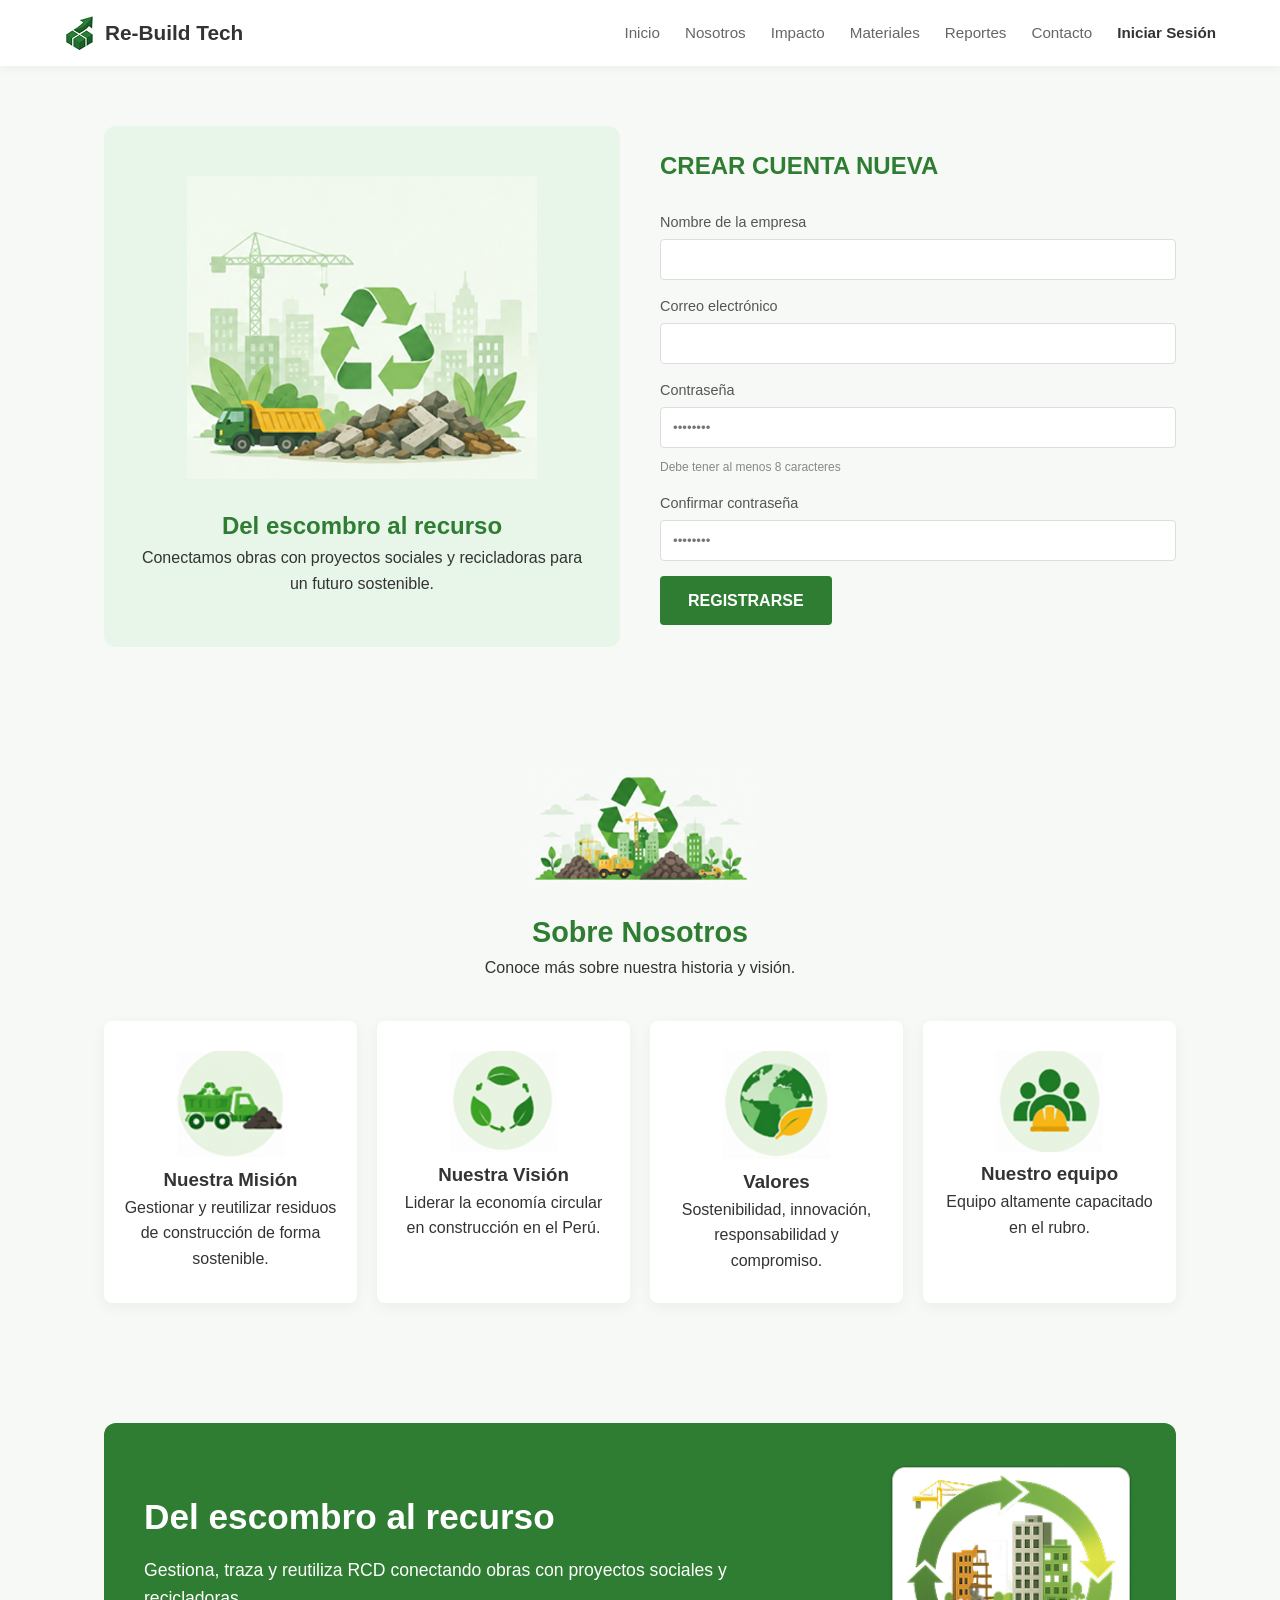
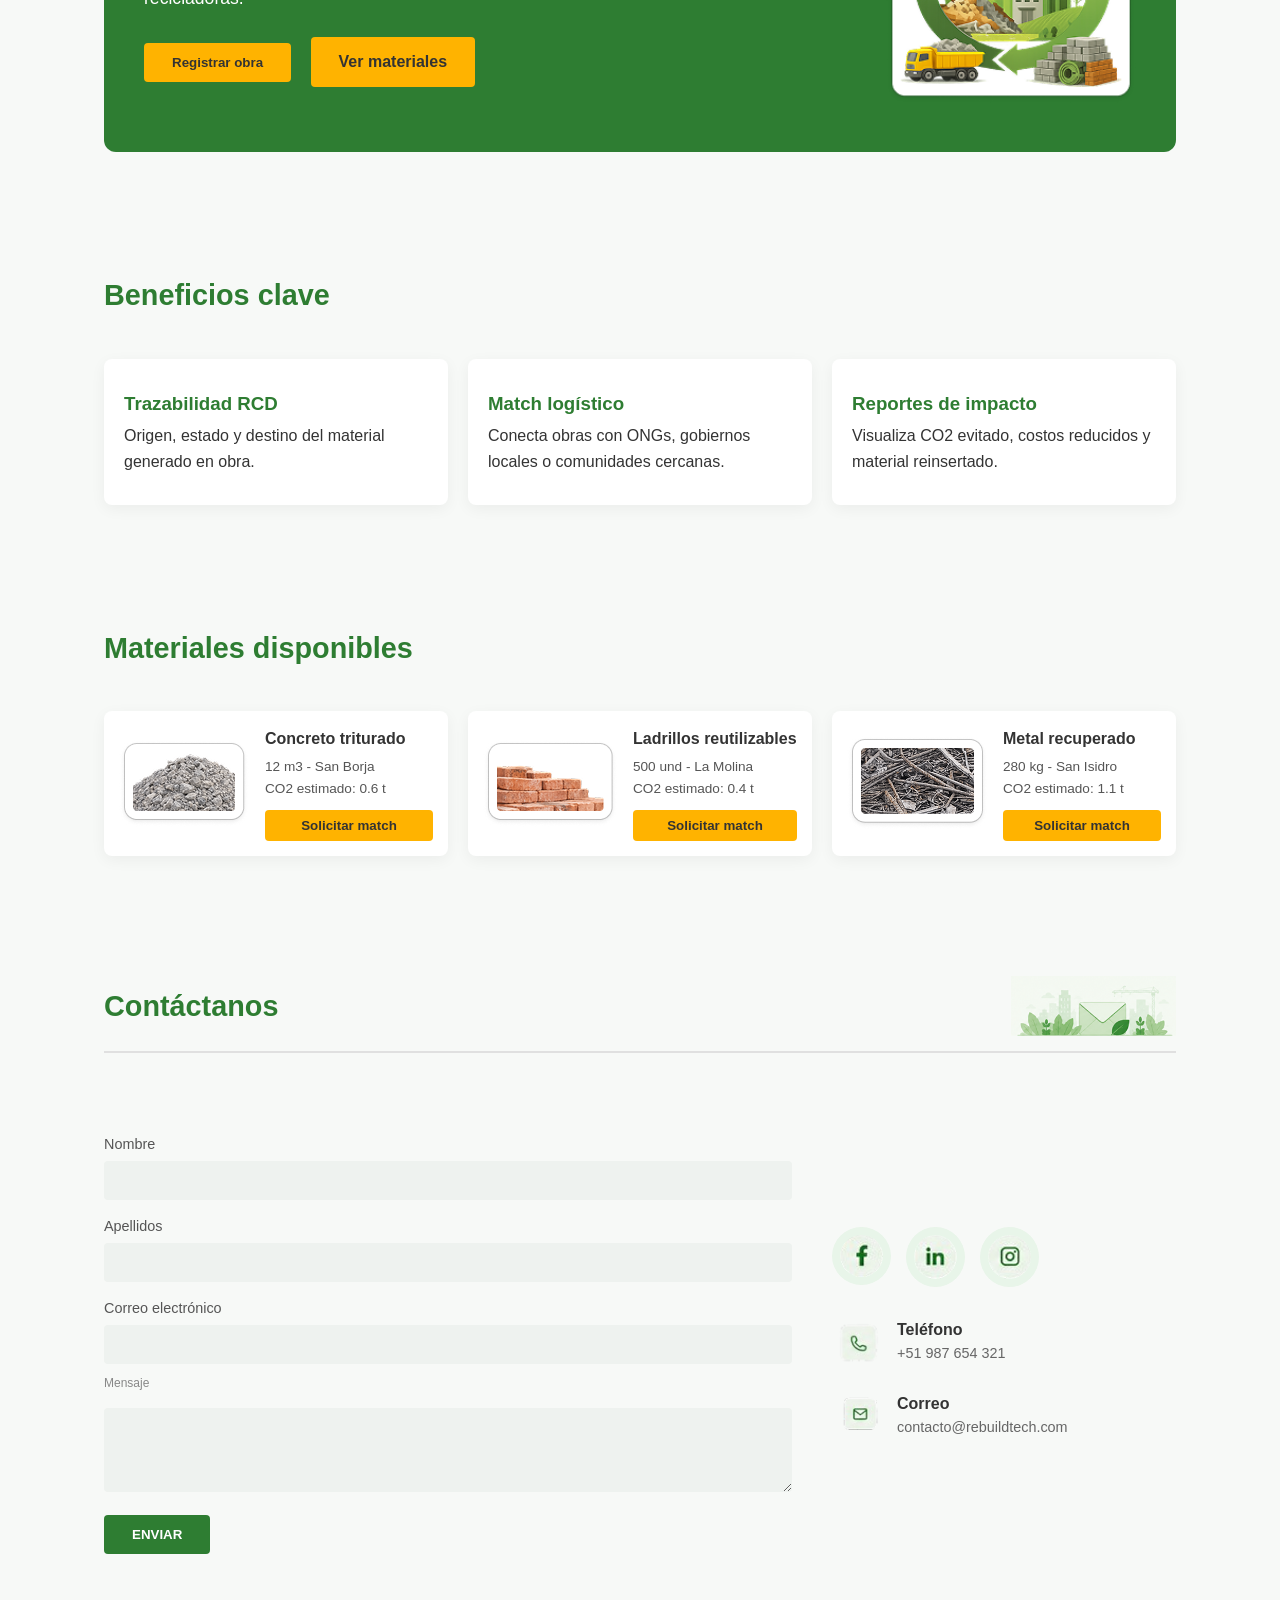
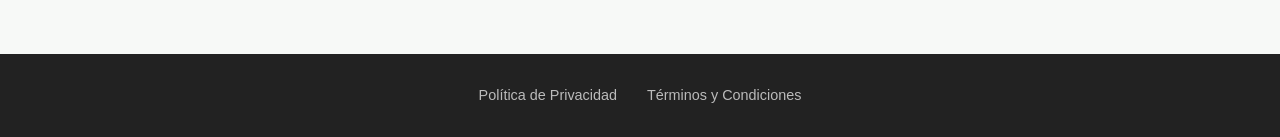
==== commit 31c89543: "Update index.html" ====
--- a/index.html
+++ b/index.html
@@ -4,12 +4,12 @@
     <meta charset="UTF-8">
     <meta name="viewport" content="width=device-width, initial-scale=1.0">
     <title>Re-Build Tech</title>
-    <link rel="stylesheet" href="css/styles.css?v=reportes-login">
+    <link rel="stylesheet" href="public/assets/styles/styles.css">
 </head>
 <body>
     <header class="header">
         <div class="brand">
-            <img src="img/logo.png" alt="Logo Re-Build Tech">
+            <img src="public/assets/images/logo.png" alt="Logo Re-Build Tech">
             <h2>Re-Build Tech</h2>
         </div>
 
@@ -17,17 +17,17 @@
             <a href="#inicio">Inicio</a>
             <a href="#nosotros">Nosotros</a>
             <a href="#impacto">Impacto</a>
-            <a href="materiales.html">Materiales</a>
-            <a href="#reportes">Reportes</a>
+            <a href="materials.html">Materiales</a>
+            <a href="dashboard.html#reportes">Reportes</a>
             <a href="#contacto">Contacto</a>
-            <a href="#login">Iniciar Sesión</a>
+            <a href="login.html#inicio">Iniciar Sesión</a>
         </nav>
     </header>
 
     <main class="hero" id="inicio">
         <section class="hero-image">
             <div class="image-card">
-                <img src="img/crear.png" alt="Del escombro al recurso">
+                <img src="public/assets/images/crear.png" alt="Del escombro al recurso">
                 <h3>Del escombro al recurso</h3>
                 <p>Conectamos obras con proyectos sociales y recicladoras para un futuro sostenible.</p>
             </div>
@@ -36,7 +36,7 @@
         <section class="hero-content">
             <h2>CREAR CUENTA NUEVA</h2>
             
-            <div class="video-content">
+            <div class="info-content">
                  <p>Nombre de la empresa</p>
                  <input type="text">
 
@@ -50,38 +50,39 @@
                  <p>Confirmar contraseña</p>
                  <input type="password" placeholder="••••••••">
             </div>
-
-            <button class="primary-btn">REGISTRARSE</button>
+            
+            <a href="dashboard.html" class="primary-btn" style="text-decoration: none; display: inline-block; text-align: center;">REGISTRARSE</a>
+            
         </section>
     </main>
 
     <section class="section servicios" id="nosotros">
         <div class="section-title">
-            <img src="img/nosotros.png" alt="Sobre Nosotros">
+            <img src="public/assets/images/nosotros.png" alt="Sobre Nosotros">
             <h2>Sobre Nosotros</h2>
             <p>Conoce más sobre nuestra historia y visión.</p>
         </div>
         <div class="cards">
             <article class="card">
-                <div class="icon-box"><img src="img/camion.png" alt="Misión"></div>
+                <div class="icon-box"><img src="public/assets/images/camion.png" alt="Misión"></div>
                 <h3>Nuestra Misión</h3>
                 <p>Gestionar y reutilizar residuos de construcción de forma sostenible.</p>
             </article>
 
             <article class="card">
-                <div class="icon-box"><img src="img/hojas.png" alt="Visión"></div>
+                <div class="icon-box"><img src="public/assets/images/hojas.png" alt="Visión"></div>
                 <h3>Nuestra Visión</h3>
                 <p>Liderar la economía circular en construcción en el Perú.</p>
             </article>
 
             <article class="card">
-                <div class="icon-box"><img src="img/mundo.png" alt="Valores"></div>
+                <div class="icon-box"><img src="public/assets/images/mundo.png" alt="Valores"></div>
                 <h3>Valores</h3>
                 <p>Sostenibilidad, innovación, responsabilidad y compromiso.</p>
             </article>
 
             <article class="card">
-                <div class="icon-box"><img src="img/personas.png" alt="Equipo"></div>
+                <div class="icon-box"><img src="public/assets/images/personas.png" alt="Equipo"></div>
                 <h3>Nuestro equipo</h3>
                 <p>Equipo altamente capacitado en el rubro.</p>
             </article>
@@ -89,15 +90,15 @@
     </section>
 
     <section class="section portafolio" id="impacto">
-        <div class="video-grid">
-            <div class="video-content">
+        <div class="info-grid">
+            <div class="info-content">
                 <h2>Del escombro al recurso</h2>
                 <p>Gestiona, traza y reutiliza RCD conectando obras con proyectos sociales y recicladoras.</p>
                 <button class="primary-btn">Registrar obra</button>
-               <a href="materiales.html" class="primary-btn" style="text-decoration: none; display: inline-block; text-align: center;">Ver materiales</a>
+               <a href="materials.html" class="primary-btn" style="text-decoration: none; display: inline-block; text-align: center;">Ver materiales</a>
             </div>
             <article class="image-card">
-                <img src="img/escombro.png" alt="Impacto circular">
+                <img src="public/assets/images/escombro.png" alt="Impacto circular">
             </article>
         </div>
     </section>
@@ -126,28 +127,28 @@
         <div class="section-title">
             <h2>Materiales disponibles</h2>
         </div>
-        <div class="video-grid">
-            <article class="video-card">
-                <img src="img/piedras.png" alt="Concreto">
-                <div class="video-content">
+        <div class="info-grid">
+            <article class="info-card">
+                <img src="public/assets/images/piedras.png" alt="Concreto">
+                <div class="info-content">
                     <h3>Concreto triturado</h3>
                     <p>12 m3 - San Borja<br>CO2 estimado: 0.6 t</p>
                     <button class="primary-btn">Solicitar match</button>
                 </div>
             </article>
 
-            <article class="video-card">
-                <img src="img/ladrillos.png" alt="Ladrillos">
-                <div class="video-content">
+            <article class="info-card">
+                <img src="public/assets/images/ladrillos.png" alt="Ladrillos">
+                <div class="info-content">
                     <h3>Ladrillos reutilizables</h3>
                     <p>500 und - La Molina<br>CO2 estimado: 0.4 t</p>
                     <button class="primary-btn">Solicitar match</button>
                 </div>
             </article>
 
-            <article class="video-card">
-                <img src="img/madera.png" alt="Metal">
-                <div class="video-content">
+            <article class="info-card">
+                <img src="public/assets/images/madera.png" alt="Metal">
+                <div class="info-content">
                     <h3>Metal recuperado</h3>
                     <p>280 kg - San Isidro<br>CO2 estimado: 1.1 t</p>
                     <button class="primary-btn">Solicitar match</button>
@@ -156,241 +157,15 @@
         </div>
     </section>
 
-    <!-- PANEL DE CONTROL - CONSTRUCTORAS Y CONTRATISTAS   -->
-    <section id="panel" class="section panel-section">
-        <div class="panel-header">
-            <h2>Panel de control para constructoras y contratistas</h2>
-            <div class="panel-tabs">
-                <button class="panel-tab panel-tab--active">Inventario</button>
-                <button class="panel-tab">Mapa</button>
-                <button class="panel-tab">Matches</button>
-                <button class="panel-tab">Reportes</button>
-            </div>
-        </div>
-
-        <!-- KPI Cards -->
-        <div class="panel-kpis">
-            <div class="panel-kpi-card">
-                <span class="panel-kpi-value">48 t</span>
-                <span class="panel-kpi-label">Toneladas registradas</span>
-            </div>
-            <div class="panel-kpi-card">
-                <span class="panel-kpi-value">62%</span>
-                <span class="panel-kpi-label">RCD reutilizado</span>
-            </div>
-            <div class="panel-kpi-card">
-                <span class="panel-kpi-value">12.4 t</span>
-                <span class="panel-kpi-label">Ahorro CO2</span>
-            </div>
-            <div class="panel-kpi-card">
-                <span class="panel-kpi-value">7</span>
-                <span class="panel-kpi-label">Matches activos</span>
-            </div>
-        </div>
-
-        <!-- Formulario + Lotes -->
-        <div class="panel-body">
-
-            <!-- Formulario: Registrar nuevo lote -->
-            <div class="panel-form-card">
-                <h3>Registrar nuevo lote RCD</h3>
-                <div class="panel-form">
-                    <input type="text" placeholder="Tipo de material">
-                    <input type="text" placeholder="Volumen disponible">
-                    <input type="text" placeholder="Estado del residuo">
-                    <input type="text" placeholder="Ubicación de obra">
-                    <input type="text" placeholder="Foto / evidencia">
-                    <button class="primary-btn panel-form-btn">Guardar lote</button>
-                </div>
-            </div>
-
-            <!-- Lotes en seguimiento -->
-            <div class="panel-lotes-card">
-                <h3>Lotes en seguimiento</h3>
-                <div class="panel-lotes">
-                    <div class="panel-lote panel-lote--disponible">
-                        <span class="panel-lote-dot panel-lote-dot--disponible"></span>
-                        <span>Concreto triturado · <strong>Disponible</strong> · San Borja</span>
-                    </div>
-                    <div class="panel-lote panel-lote--solicitado">
-                        <span class="panel-lote-dot panel-lote-dot--solicitado"></span>
-                        <span>Ladrillos · <strong>Solicitado</strong> · La Molina</span>
-                    </div>
-                    <div class="panel-lote panel-lote--traslado">
-                        <span class="panel-lote-dot panel-lote-dot--traslado"></span>
-                        <span>Metal recuperado · <strong>En traslado</strong> · San Isidro</span>
-                    </div>
-                </div>
-            </div>
-
-        </div>
-    </section>
-    <!-- ============================================================ -->
-
-    <section class="report-preview" id="reportes">
-        <div class="section-title report-section-title">
-            <h2>Reportes de impacto</h2>
-        </div>
-        <div class="report-app">
-            <aside class="report-sidebar">
-                <a class="report-side-link active" href="#reportes">
-                    <span class="side-icon chart-icon"></span>
-                    Reportes
-                </a>
-                <a class="report-side-link" href="#reportes">
-                    <span class="side-icon download-icon"></span>
-                    Descargar
-                </a>
-                <a class="report-side-link" href="#reportes">
-                    <span class="side-icon clock-icon"></span>
-                    Historial
-                </a>
-                <a class="report-side-link" href="#reportes">
-                    <span class="side-icon metric-icon"></span>
-                    Métricas
-                </a>
-            </aside>
-
-            <main class="report-main">
-                <h2>Reporte</h2>
-
-                <div class="report-summary">
-                    <article class="report-card">
-                        <div class="summary-label">
-                            <span class="summary-icon recycle-icon"></span>
-                            Reciclaje Diario
-                        </div>
-                        <strong>90 kg</strong>
-                        <p>Mayormente escombros</p>
-                    </article>
-
-                    <article class="report-card">
-                        <div class="summary-label">
-                            <span class="summary-icon truck-icon"></span>
-                            Reciclaje Semanal
-                        </div>
-                        <strong>2 tn</strong>
-                        <p>Entre madera y escombros</p>
-                    </article>
-
-                    <article class="report-card">
-                        <div class="summary-label">
-                            <span class="summary-icon home-icon"></span>
-                            Viviendas beneficiadas
-                        </div>
-                        <strong>12%</strong>
-                        <p>Por encima del promedio</p>
-                    </article>
-                </div>
-
-                <div class="report-detail-grid">
-                    <section class="report-panel impact-panel">
-                        <div class="panel-title-row">
-                            <h3>Impacto ambiental</h3>
-                            <button class="chart-select" type="button">
-                                <span class="mini-bars"></span>
-                                Barras
-                            </button>
-                        </div>
-                        <div class="bar-chart" aria-label="Impacto ambiental por día">
-                            <div class="y-axis">
-                                <span>100</span>
-                                <span>80</span>
-                                <span>60</span>
-                                <span>40</span>
-                                <span>20</span>
-                                <span>0</span>
-                            </div>
-                            <div class="bars">
-                                <div class="bar-wrap" data-value="42 kg"><span class="bar" style="height: 29%;"></span><small>01 May</small></div>
-                                <div class="bar-wrap" data-value="55 kg"><span class="bar" style="height: 37%;"></span><small>02 May</small></div>
-                                <div class="bar-wrap" data-value="61 kg"><span class="bar" style="height: 49%;"></span><small>03 May</small></div>
-                                <div class="bar-wrap" data-value="75 kg"><span class="bar" style="height: 60%;"></span><small>04 May</small></div>
-                                <div class="bar-wrap" data-value="81 kg"><span class="bar" style="height: 69%;"></span><small>05 May</small></div>
-                                <div class="bar-wrap" data-value="95 kg"><span class="bar" style="height: 80%;"></span><small>06 May</small></div>
-                                <div class="bar-wrap" data-value="100 kg"><span class="bar" style="height: 92%;"></span><small>07 May</small></div>
-                            </div>
-                        </div>
-                        <p class="report-muted">Toca una tabla para ver detalles del día</p>
-                    </section>
-
-                    <section class="report-panel match-panel">
-                        <h3>Desglose por match</h3>
-                        <div class="donut-area">
-                            <div class="donut-chart">
-                                <span>Total<br><strong>48</strong><br>matches</span>
-                            </div>
-                            <ul class="donut-legend">
-                                <li><span class="legend-dot wood"></span>Madera <strong>45%</strong></li>
-                                <li><span class="legend-dot debris"></span>Escombros <strong>35%</strong></li>
-                                <li><span class="legend-dot metal"></span>Metales <strong>15%</strong></li>
-                                <li><span class="legend-dot other"></span>Otros <strong>5%</strong></li>
-                            </ul>
-                        </div>
-                    </section>
-                </div>
-
-                <section class="report-panel trend-panel">
-                    <h3>Tendencia mensual</h3>
-                    <svg class="trend-chart" viewBox="0 0 880 110" role="img" aria-label="Tendencia mensual por semana">
-                        <defs>
-                            <linearGradient id="trendFill" x1="0" x2="0" y1="0" y2="1">
-                                <stop offset="0%" stop-color="#2e7d32" stop-opacity="0.18" />
-                                <stop offset="100%" stop-color="#2e7d32" stop-opacity="0.02" />
-                            </linearGradient>
-                        </defs>
-                        <path class="trend-grid" d="M34 8H858M34 30H858M34 52H858M34 74H858M34 96H858" />
-                        <path class="trend-fill" d="M78 74 L318 58 L558 62 L798 30 L798 96 L78 96 Z" />
-                        <path class="trend-line" d="M78 74 L318 58 L558 62 L798 30" />
-                        <circle cx="78" cy="74" r="4" />
-                        <circle cx="318" cy="58" r="4" />
-                        <circle cx="558" cy="62" r="4" />
-                        <circle cx="798" cy="30" r="4" />
-                    </svg>
-                    <div class="trend-labels">
-                        <span>Semana 1</span>
-                        <span>Semana 2</span>
-                        <span>Semana 3</span>
-                        <span>Semana 4</span>
-                    </div>
-                </section>
-            </main>
-        </div>
-    </section>
-
-    <section class="login-section" id="login">
-        <div class="login-copy">
-            <h2>Iniciar Sesión</h2>
-            <p>Accede a tu cuenta para ver tu consumo de energía.</p>
-        </div>
-
-        <form class="login-form">
-            <label>
-                <span>Correo Electrónico</span>
-                <input type="email" placeholder="Ingresa tu correo electrónico">
-            </label>
-
-            <label>
-                <span>Contraseña</span>
-                <input type="password" placeholder="Ingresa tu contraseña">
-            </label>
-
-            <div class="login-actions">
-                <button class="secondary-btn" type="button">Olvidé mi contraseña</button>
-                <button class="primary-btn login-submit" type="submit">Iniciar Sesión</button>
-            </div>
-        </form>
-    </section>
-
     <section class="section" id="contacto">
         <div class="section-title">
             <h2>Contáctanos</h2>
-            <img src="img/contacto.png" alt="Contacto">
+            <img src="public/assets/images/contacto.png" alt="Contacto">
         </div>
 
         <main class="hero">
             <section class="hero-content">
-                <div class="video-content">
+                <div class="info-content">
                      <p>Nombre</p>
                      <input type="text">
 
@@ -409,13 +184,13 @@
             <section class="hero-image">
                 <div class="image-card">
                     <div>
-                        <img src="img/facebook.png" alt="Facebook">
-                        <img src="img/linkedin.png" alt="LinkedIn">
-                        <img src="img/insta.png" alt="Instagram">
+                        <img src="public/assets/images/facebook.png" alt="Facebook">
+                        <img src="public/assets/images/linkedin.png" alt="LinkedIn">
+                        <img src="public/assets/images/insta.png" alt="Instagram">
                     </div>
                     
                     <div>
-                        <img src="img/telefono.png" alt="Teléfono">
+                        <img src="public/assets/images/telefono.png" alt="Teléfono">
                         <div>
                             <p>Teléfono</p>
                             <p>+51 987 654 321</p>
@@ -423,7 +198,7 @@
                     </div>
 
                     <div>
-                        <img src="img/correo.png" alt="Correo">
+                        <img src="public/assets/images/correo.png" alt="Correo">
                         <div>
                             <p>Correo</p>
                             <p>contacto@rebuildtech.com</p>
@@ -440,5 +215,6 @@
             <a href="#">Términos y Condiciones</a>
         </p>
     </footer>
+    <script src="public/assets/scripts/main.js"></script>
 </body>
 </html>
--- a/public/assets/styles/styles.css
+++ b/public/assets/styles/styles.css
@@ -0,0 +1,1599 @@
+/*Reset y Estilos Base*/
+* {
+    margin: 0;
+    padding: 0;
+    box-sizing: border-box;
+    font-family: 'Segoe UI', Roboto, Helvetica, Arial, sans-serif;
+}
+
+html {
+    scroll-behavior: smooth;
+}
+
+body {
+    background-color: #f7f9f7;
+    color: #333;
+    line-height: 1.6;
+
+    margin: 0;
+}
+
+/*Header & Nav*/
+.header {
+    background-color: #ffffff;
+    padding: 15px 5%;
+    display: flex;
+    justify-content: space-between;
+    align-items: center;
+    box-shadow: 0 2px 10px rgba(0,0,0,0.05);
+    position: sticky;
+    top: 0;
+    z-index: 1000;
+}
+
+.brand {
+    display: flex;
+    align-items: center;
+    gap: 10px;
+}
+
+.brand h2 {
+    color: #333;
+    font-size: 1.3rem;
+}
+
+.nav {
+    display: flex;
+    gap: 25px;
+    align-items: center;
+}
+
+.nav a {
+    text-decoration: none;
+    color: #666;
+    font-size: 0.95rem;
+    font-weight: 500;
+    transition: color 0.3s ease;
+}
+
+.nav a:hover {
+    color: #2e7d32;
+}
+
+.nav a:last-child {
+    font-weight: bold;
+    color: #333;
+}
+
+/*Layouts Generales*/
+.hero {
+    display: grid;
+    grid-template-columns: 1fr 1fr;
+    gap: 40px;
+    padding: 60px 5%;
+    max-width: 1200px;
+    margin: 0 auto;
+    align-items: center;
+}
+
+.section {
+    padding: 60px 5%;
+    max-width: 1200px;
+    margin: 0 auto;
+}
+
+/*Botón Principal*/
+.primary-btn {
+    background-color: #2e7d32;
+    color: #ffffff;
+    border: none;
+    padding: 12px 28px;
+    border-radius: 4px;
+    font-weight: bold;
+    cursor: pointer;
+    transition: transform 0.3s ease, box-shadow 0.3s ease, background-color 0.3s ease;
+}
+
+.primary-btn:hover {
+    transform: translateY(-3px);
+    box-shadow: 0 6px 15px rgba(0,0,0,0.15);
+    background-color: #1b4322;
+}
+
+/*Inicio / Hero Section*/
+#inicio .hero-image {
+    background-color: #e8f5e9;
+    padding: 50px 30px;
+    border-radius: 12px;
+    text-align: center;
+    height: 100%;
+    display: flex;
+    flex-direction: column;
+    justify-content: center;
+}
+
+#inicio .image-card img {
+    width: 100%;
+    max-width: 350px;
+}
+
+#inicio .image-card h3 {
+    color: #2e7d32;
+    margin-top: 20px;
+    font-size: 1.5rem;
+}
+
+#inicio .hero-content h2 {
+    color: #2e7d32;
+    margin-bottom: 25px;
+}
+
+/*Formularios Globales*/
+.info-content p {
+    margin-bottom: 5px;
+    font-size: 0.9rem;
+    color: #555;
+}
+
+.info-content p:nth-of-type(4) {
+    font-size: 0.75rem;
+    color: #888;
+    margin-top: -5px;
+    margin-bottom: 15px;
+}
+
+.info-content input,
+.info-content textarea {
+    width: 100%;
+    padding: 12px;
+    margin-bottom: 15px;
+    border: 1px solid #ddd;
+    border-radius: 4px;
+    transition: all 0.3s ease;
+}
+
+.info-content input:focus,
+.info-content textarea:focus {
+    outline: none;
+    border-color: #2e7d32;
+    box-shadow: 0 0 0 3px rgba(46, 125, 50, 0.1);
+}
+
+/*Nosotros*/
+.section-title {
+    text-align: center;
+    margin-bottom: 40px;
+}
+
+#nosotros .section-title img {
+    height: 120px;
+    margin-bottom: 15px;
+}
+
+.section-title h2 {
+    color: #2e7d32;
+    font-size: 1.8rem;
+}
+
+.cards {
+    display: grid;
+    grid-template-columns: repeat(auto-fit, minmax(220px, 1fr));
+    gap: 20px;
+}
+
+.card {
+    background: #ffffff;
+    padding: 30px 20px;
+    border-radius: 8px;
+    box-shadow: 0 4px 15px rgba(0,0,0,0.05);
+    text-align: center;
+    transition: transform 0.3s ease, box-shadow 0.3s ease;
+}
+
+.card:hover {
+    transform: translateY(-6px);
+    box-shadow: 0 10px 25px rgba(0,0,0,0.1);
+}
+
+.icon-box img {
+    width: 50%;
+}
+
+/*Impacto (Banner)*/
+#impacto .info-grid {
+    background-color: #2e7d32;
+    padding: 40px;
+    border-radius: 12px;
+    display: grid;
+    grid-template-columns: 1.5fr 1fr;
+    align-items: center;
+}
+
+#impacto .info-content h2 {
+    color: white;
+    font-size: 2.2rem;
+    margin-bottom: 10px;
+}
+
+#impacto .info-content p {
+    color: white;
+    margin-bottom: 25px;
+    font-size: 1.1rem;
+}
+
+#impacto .primary-btn:first-of-type {
+    background-color: white;
+    color: #2e7d32;
+    margin-right: 15px;
+}
+
+#impacto .primary-btn:first-of-type:hover {
+    background-color: #f1f1f1;
+}
+
+#impacto .primary-btn:last-of-type {
+    background-color: #ffb300;
+    color: #333;
+}
+
+#impacto .primary-btn:last-of-type:hover {
+    background-color: #ffa000;
+}
+
+#impacto .image-card {
+    text-align: right;
+}
+
+#impacto .image-card img {
+    width: 100%;
+    max-width: 250px;
+}
+
+/*Beneficios*/
+.servicios:not(#nosotros) .section-title {
+    text-align: left;
+}
+
+.servicios:not(#nosotros) .card {
+    text-align: left;
+}
+
+.servicios:not(#nosotros) .card h3 {
+    color: #2e7d32;
+    margin-bottom: 5px;
+}
+
+/*Materiales*/
+.portafolio:not(#impacto) .section-title {
+    text-align: left;
+}
+
+.portafolio:not(#impacto) .info-grid {
+    display: grid;
+    grid-template-columns: repeat(auto-fit, minmax(300px, 1fr));
+    gap: 20px;
+}
+
+.info-card {
+    display: flex;
+    gap: 15px;
+    align-items: center;
+    background: #ffffff;
+    padding: 15px;
+    border-radius: 8px;
+    box-shadow: 0 4px 15px rgba(0,0,0,0.05);
+    transition: transform 0.3s ease, box-shadow 0.3s ease;
+}
+
+.info-card:hover {
+    transform: translateY(-5px);
+    box-shadow: 0 8px 25px rgba(0,0,0,0.1);
+}
+
+.info-card .info-content {
+    text-align: left;
+    width: 100%;
+}
+
+.info-card .info-content h3 {
+    font-size: 1rem;
+    margin-bottom: 5px;
+}
+
+.info-card .info-content p {
+    font-size: 0.85rem;
+    margin-bottom: 10px;
+}
+
+.info-card .primary-btn {
+    background-color: #ffb300;
+    color: #333;
+    width: 100%;
+    padding: 8px;
+}
+
+.info-card .primary-btn:hover {
+    background-color: #ffa000;
+}
+
+/*Panel de Control*/
+.panel-section {
+    border-radius: 16px;
+    padding: 40px 5%;
+    max-width: 1200px;
+    margin: 0 auto 40px auto;
+}
+
+.panel-header {
+    display: flex;
+    justify-content: space-between;
+    align-items: center;
+    flex-wrap: wrap;
+    gap: 16px;
+    margin-bottom: 32px;
+}
+
+.panel-header h2 {
+    color: #2e7d32;
+    font-size: 1.4rem;
+    font-weight: 700;
+}
+
+.panel-tabs {
+    display: flex;
+    gap: 10px;
+    flex-wrap: wrap;
+}
+
+.panel-tab {
+    background-color: #ffffff;
+    color: #333;
+    border: 1px solid #c8e6c9;
+    padding: 8px 20px;
+    border-radius: 20px;
+    font-size: 0.9rem;
+    font-weight: 500;
+    cursor: pointer;
+    transition: background-color 0.2s ease, color 0.2s ease, border-color 0.2s ease;
+}
+
+.panel-tab:hover {
+    background-color: #e8f5e9;
+    border-color: #2e7d32;
+    color: #2e7d32;
+}
+
+.panel-tab--active {
+    background-color: #2e7d32;
+    color: #ffffff;
+    border-color: #2e7d32;
+}
+
+.panel-tab--active:hover {
+    background-color: #1b4322;
+    color: #ffffff;
+}
+
+/*KPI Cards*/
+.panel-kpis {
+    display: grid;
+    grid-template-columns: repeat(4, 1fr);
+    gap: 16px;
+    margin-bottom: 32px;
+}
+
+.panel-kpi-card {
+    background-color: #ffffff;
+    border-radius: 10px;
+    padding: 24px 20px;
+    box-shadow: 0 2px 10px rgba(0,0,0,0.06);
+    display: flex;
+    flex-direction: column;
+    gap: 6px;
+    transition: transform 0.3s ease, box-shadow 0.3s ease;
+}
+
+.panel-kpi-card:hover {
+    transform: translateY(-4px);
+    box-shadow: 0 8px 20px rgba(0,0,0,0.1);
+}
+
+.panel-kpi-value {
+    font-size: 2rem;
+    font-weight: 700;
+    color: #2e7d32;
+    line-height: 1;
+}
+
+.panel-kpi-label {
+    font-size: 0.85rem;
+    color: #666;
+}
+
+/*Body: formulario + lotes*/
+.panel-body {
+    display: grid;
+    grid-template-columns: 1fr 1.4fr;
+    gap: 24px;
+    align-items: start;
+}
+
+.panel-form-card {
+    background-color: #ffffff;
+    border-radius: 12px;
+    padding: 28px 24px;
+    box-shadow: 0 2px 10px rgba(0,0,0,0.06);
+}
+
+.panel-form-card h3 {
+    color: #2e7d32;
+    font-size: 1.1rem;
+    margin-bottom: 20px;
+    font-weight: 600;
+}
+
+.panel-form {
+    display: flex;
+    flex-direction: column;
+}
+
+.panel-form input {
+    width: 100%;
+    padding: 11px 14px;
+    margin-bottom: 12px;
+    border: 1px solid #ddd;
+    border-radius: 6px;
+    font-size: 0.9rem;
+    color: #555;
+    background-color: #fafafa;
+    transition: border-color 0.3s ease, box-shadow 0.3s ease;
+}
+
+.panel-form input:focus {
+    outline: none;
+    border-color: #2e7d32;
+    box-shadow: 0 0 0 3px rgba(46, 125, 50, 0.1);
+}
+
+.panel-form-btn {
+    width: 100%;
+    margin-top: 4px;
+    padding: 12px;
+    font-size: 0.95rem;
+}
+
+.panel-lotes-card {
+    background-color: #ffffff;
+    border-radius: 12px;
+    padding: 28px 24px;
+    box-shadow: 0 2px 10px rgba(0,0,0,0.06);
+}
+
+.panel-lotes-card h3 {
+    color: #2e7d32;
+    font-size: 1.1rem;
+    margin-bottom: 20px;
+    font-weight: 600;
+}
+
+.panel-lotes {
+    display: flex;
+    flex-direction: column;
+    gap: 14px;
+}
+
+.panel-lote {
+    display: flex;
+    align-items: center;
+    gap: 12px;
+    padding: 14px 18px;
+    border-radius: 8px;
+    font-size: 0.92rem;
+    color: #333;
+}
+
+.panel-lote--disponible { background-color: #e8f5e9; }
+.panel-lote--solicitado { background-color: #fff8e1; }
+.panel-lote--traslado   { background-color: #f5f5f5; }
+
+.panel-lote-dot {
+    width: 10px;
+    height: 10px;
+    border-radius: 50%;
+    flex-shrink: 0;
+}
+
+.panel-lote-dot--disponible { background-color: #2e7d32; }
+.panel-lote-dot--solicitado { background-color: #ffb300; }
+.panel-lote-dot--traslado   { background-color: #9e9e9e; }
+
+
+
+/*Contacto*/
+#contacto .section-title {
+    display: flex;
+    justify-content: space-between;
+    align-items: center;
+    border-bottom: 2px solid #e0e0e0;
+    padding-bottom: 15px;
+    text-align: left;
+}
+
+#contacto .section-title h2 { margin: 0; }
+#contacto .section-title img { height: 60px; }
+
+#contacto .hero {
+    padding: 40px 0;
+    grid-template-columns: 2fr 1fr;
+}
+
+#contacto .info-content input,
+#contacto .info-content textarea {
+    background-color: #eef2ef;
+    border: none;
+}
+
+#contacto .hero-image {
+    padding: 0;
+    text-align: left;
+    display: flex;
+    flex-direction: column;
+    justify-content: flex-start;
+}
+
+#contacto .image-card > div {
+    display: flex;
+    gap: 15px;
+    margin-bottom: 20px;
+    align-items: flex-start;
+}
+
+#contacto .image-card > div:first-child { margin-bottom: 30px; }
+
+#contacto .image-card > div:first-child img {
+    background: #e8f5e9;
+    border-radius: 50%;
+    padding: 8px;
+    cursor: pointer;
+    transition: transform 0.3s ease, background-color 0.3s ease;
+}
+
+#contacto .image-card > div:first-child img:hover {
+    transform: scale(1.1);
+    background-color: #c8e6c9;
+}
+
+#contacto .image-card > div:not(:first-child) img {
+    width: 50px;
+    border-radius: 50%;
+}
+
+#contacto .image-card > div:not(:first-child) p:first-of-type {
+    font-weight: bold;
+    color: #333;
+    margin-bottom: 0;
+}
+
+#contacto .image-card > div:not(:first-child) p:last-of-type {
+    color: #666;
+    font-size: 0.9rem;
+}
+
+/*Footer*/
+.footer {
+    background-color: #222222;
+    padding: 30px 5%;
+    text-align: center;
+
+    margin-top: auto;
+}
+
+.footer p {
+    display: flex;
+    justify-content: center;
+    gap: 30px;
+}
+
+.footer a {
+    color: #bbb;
+    text-decoration: none;
+    font-size: 0.9rem;
+    transition: color 0.3s ease;
+}
+
+.footer a:hover { color: #ffb300; }
+
+#map {
+    height: 380px;
+    width: 100%;
+    border-radius: 8px;
+    border: 1px solid #ddd;
+    z-index: 1;
+}
+
+.map-container-box {
+    display: flex;
+    flex-direction: column;
+    gap: 15px;
+}
+
+.panel-map-filters {
+    display: flex;
+    flex-direction: column;
+    gap: 10px;
+}
+
+.map-filter-item {
+    background-color: #fafafa;
+    border: 1px solid #ddd;
+    padding: 12px;
+    border-radius: 6px;
+    font-size: 0.9rem;
+    color: #444;
+    cursor: pointer;
+    transition: background-color 0.2s ease, border-color 0.2s ease;
+}
+
+.map-filter-item:hover {
+    background-color: #e8f5e9;
+    border-color: #2e7d32;
+    color: #2e7d32;
+}
+
+/*Reportes*/
+.report-preview {
+    max-width: 1200px;
+    margin: 0 auto;
+    padding: 60px 5%;
+    background-color: transparent;
+    font-family: inherit;
+}
+
+.report-section-title {
+    text-align: left;
+}
+
+.report-app {
+    display: grid;
+    grid-template-columns: 228px minmax(0, 1fr);
+    gap: 28px;
+    position: relative;
+    max-width: 100%;
+    min-height: 0;
+    margin: 0;
+    background: transparent;
+    overflow: visible;
+    box-shadow: none;
+    font-family: inherit;
+}
+
+.report-app * {
+    font-family: inherit;
+}
+
+.report-sidebar {
+    position: static;
+    width: auto;
+    height: auto;
+    padding: 22px 24px 22px 0;
+    border-right: 1px solid #d1d5db;
+    background: transparent;
+}
+
+.report-side-link {
+    display: flex;
+    align-items: center;
+    gap: 18px;
+    min-height: 24px;
+    margin-bottom: 14px;
+    padding: 10px 12px;
+    border-radius: 8px;
+    color: #4b5563;
+    text-decoration: none;
+    font-size: 16px;
+    line-height: 24px;
+    cursor: pointer;
+    transition: transform 0.3s ease, background-color 0.3s ease, color 0.3s ease;
+}
+
+.report-side-link.active {
+    color: #111827;
+}
+
+.report-side-link:hover {
+    transform: translateX(4px);
+    background-color: #e8f5e9;
+    color: #2e7d32;
+}
+
+.side-icon,
+.summary-icon {
+    position: relative;
+    display: inline-flex;
+    width: 18px;
+    height: 18px;
+    align-items: center;
+    justify-content: center;
+    flex: 0 0 auto;
+}
+
+.side-icon::before,
+.side-icon::after,
+.summary-icon::before,
+.summary-icon::after {
+    content: "";
+    position: absolute;
+    display: block;
+}
+
+.chart-icon::before {
+    width: 12px;
+    height: 12px;
+    border: 1.5px solid #2e7d32;
+    border-radius: 3px;
+}
+
+.chart-icon::after {
+    width: 6px;
+    height: 2px;
+    background: #2e7d32;
+    box-shadow: 0 4px 0 #2e7d32;
+}
+
+.download-icon::before {
+    width: 2px;
+    height: 10px;
+    background: #2e7d32;
+    top: 2px;
+}
+
+.download-icon::after {
+    width: 10px;
+    height: 6px;
+    border-left: 2px solid #2e7d32;
+    border-bottom: 2px solid #2e7d32;
+    transform: rotate(-45deg);
+    top: 7px;
+}
+
+.clock-icon::before {
+    width: 12px;
+    height: 12px;
+    border: 1.5px solid #2e7d32;
+    border-radius: 50%;
+}
+
+.clock-icon::after {
+    width: 5px;
+    height: 5px;
+    border-left: 1.5px solid #2e7d32;
+    border-bottom: 1.5px solid #2e7d32;
+    top: 4px;
+    left: 8px;
+}
+
+.metric-icon::before {
+    width: 3px;
+    height: 10px;
+    background: #2e7d32;
+    box-shadow: 5px 3px 0 #2e7d32, 10px -3px 0 #2e7d32;
+    bottom: 3px;
+}
+
+.report-main {
+    position: static;
+    width: auto;
+    max-width: none;
+}
+
+.report-main h2 {
+    margin-bottom: 2px;
+    color: #111827;
+    font-size: 30px;
+    font-weight: 400;
+    line-height: 36px;
+}
+
+.report-summary {
+    display: grid;
+    grid-template-columns: repeat(3, 1fr);
+    gap: 24px;
+    margin-bottom: 10px;
+}
+
+.report-card,
+.report-panel {
+    background: rgba(255,255,255,0.98);
+    border: 1px solid #e5e7eb;
+    border-radius: 8px;
+    box-shadow: 0 1px 2px rgba(0,0,0,0.05);
+}
+
+.report-card {
+    min-height: 126px;
+    padding: 16px 21px;
+}
+
+.summary-label {
+    display: flex;
+    align-items: center;
+    gap: 10px;
+    color: #2e7d32;
+    font-size: 14px;
+    line-height: 20px;
+}
+
+.summary-icon {
+    width: 24px;
+    height: 24px;
+    border-radius: 50%;
+    background: #e8f5e9;
+}
+
+.recycle-icon::before {
+    width: 10px;
+    height: 10px;
+    border: 2px solid #2e7d32;
+    border-radius: 50%;
+}
+
+.truck-icon::before {
+    width: 13px;
+    height: 8px;
+    border: 1.5px solid #2e7d32;
+    border-radius: 2px;
+}
+
+.truck-icon::after {
+    width: 3px;
+    height: 3px;
+    border-radius: 50%;
+    background: #2e7d32;
+    box-shadow: 8px 0 0 #2e7d32;
+    bottom: 5px;
+}
+
+.home-icon::before {
+    width: 12px;
+    height: 10px;
+    border: 1.5px solid #2e7d32;
+    border-top: none;
+    bottom: 5px;
+}
+
+.home-icon::after {
+    width: 10px;
+    height: 10px;
+    border-left: 1.5px solid #2e7d32;
+    border-top: 1.5px solid #2e7d32;
+    transform: rotate(45deg);
+    top: 5px;
+}
+
+.report-card strong {
+    display: block;
+    margin-top: 10px;
+    color: #111827;
+    font-size: 30px;
+    font-weight: 400;
+    line-height: 36px;
+}
+
+.report-card p {
+    margin-top: 2px;
+    color: #4b5563;
+    font-size: 14px;
+    line-height: 20px;
+}
+
+.report-detail-grid {
+    display: grid;
+    grid-template-columns: 2.08fr 1fr;
+    gap: 24px;
+    margin-bottom: 16px;
+}
+
+.report-panel {
+    padding: 25px;
+}
+
+.impact-panel,
+.match-panel {
+    min-height: 330px;
+}
+
+.panel-title-row {
+    display: flex;
+    justify-content: space-between;
+    align-items: center;
+}
+
+.report-panel h3 {
+    color: #1f2937;
+    font-size: 20px;
+    font-weight: 400;
+    line-height: 28px;
+}
+
+.match-panel h3 {
+    width: 180px;
+    color: #111827;
+    font-size: 16px;
+    line-height: 24px;
+    letter-spacing: 0.8px;
+    text-transform: uppercase;
+}
+
+.chart-select {
+    display: inline-flex;
+    align-items: center;
+    gap: 8px;
+    padding: 8px 12px;
+    border: 1px solid #edf0f3;
+    border-radius: 6px;
+    background: #ffffff;
+    color: #374151;
+    font-size: 12px;
+    cursor: pointer;
+    transition: transform 0.3s ease, box-shadow 0.3s ease, border-color 0.3s ease, color 0.3s ease;
+}
+
+.chart-select:hover {
+    transform: translateY(-3px);
+    border-color: #2e7d32;
+    color: #2e7d32;
+    box-shadow: 0 6px 15px rgba(0,0,0,0.12);
+}
+
+.match-panel {
+    cursor: pointer;
+    transition: transform 0.3s ease, box-shadow 0.3s ease, border-color 0.3s ease;
+}
+
+.match-panel:hover {
+    transform: translateY(-5px);
+    border-color: #c8e6c9;
+    box-shadow: 0 8px 25px rgba(0,0,0,0.1);
+}
+
+.mini-bars {
+    width: 12px;
+    height: 12px;
+    background: linear-gradient(to top, #2e7d32 70%, transparent 70%) 0 100% / 3px 12px no-repeat,
+                linear-gradient(to top, #2e7d32 48%, transparent 48%) 5px 100% / 3px 12px no-repeat,
+                linear-gradient(to top, #2e7d32 92%, transparent 92%) 10px 100% / 3px 12px no-repeat;
+}
+
+.bar-chart {
+    display: grid;
+    grid-template-columns: 34px 1fr;
+    gap: 10px;
+    height: 190px;
+    margin-top: 18px;
+}
+
+.y-axis {
+    display: flex;
+    flex-direction: column;
+    justify-content: space-between;
+    color: #6b7280;
+    font-size: 11px;
+    line-height: 1;
+    padding-bottom: 22px;
+}
+
+.bars {
+    position: relative;
+    display: grid;
+    grid-template-columns: repeat(7, 1fr);
+    gap: 22px;
+    align-items: end;
+    padding: 0 4px 22px;
+    background-image: repeating-linear-gradient(to bottom, #eef2f4 0 1px, transparent 1px 32px);
+}
+
+.bar-wrap {
+    position: relative;
+    height: 100%;
+    display: flex;
+    flex-direction: column;
+    justify-content: end;
+    align-items: center;
+    gap: 8px;
+    cursor: pointer;
+}
+
+.bar {
+    width: 38px;
+    min-height: 18px;
+    border-radius: 4px 4px 0 0;
+    background: linear-gradient(180deg, #1f7a2e, #b9e2b5);
+    transition: transform 0.25s ease, filter 0.25s ease;
+}
+
+.bar-wrap::before {
+    content: attr(data-value);
+    position: absolute;
+    bottom: calc(100% - 18px);
+    left: 50%;
+    z-index: 2;
+    padding: 5px 8px;
+    border-radius: 6px;
+    background: #1f2937;
+    color: #ffffff;
+    font-size: 12px;
+    line-height: 1;
+    white-space: nowrap;
+    opacity: 0;
+    pointer-events: none;
+    transform: translate(-50%, 6px);
+    transition: opacity 0.25s ease, transform 0.25s ease;
+}
+
+.bar-wrap:hover .bar {
+    transform: scaleY(1.04);
+    filter: brightness(1.05);
+}
+
+.bar-wrap:hover::before {
+    opacity: 1;
+    transform: translate(-50%, -4px);
+}
+
+.bar-wrap small,
+.trend-labels {
+    color: #4b5563;
+    font-size: 11px;
+}
+
+.report-muted {
+    margin-top: 10px;
+    color: #9ca3af;
+    font-size: 14px;
+    line-height: 20px;
+}
+
+.donut-area {
+    display: flex;
+    align-items: center;
+    gap: 18px;
+    margin-top: 34px;
+}
+
+.donut-chart {
+    width: 126px;
+    height: 126px;
+    display: grid;
+    place-items: center;
+    border-radius: 50%;
+    background: conic-gradient(#2e7d32 0 45%, #7cc77a 45% 80%, #b8e0b2 80% 95%, #e9f6e8 95% 100%);
+}
+
+.donut-chart::before {
+    content: "";
+    position: absolute;
+    width: 70px;
+    height: 70px;
+    border-radius: 50%;
+    background: #ffffff;
+}
+
+.donut-chart span {
+    position: relative;
+    z-index: 1;
+    color: #4b5563;
+    text-align: center;
+    font-size: 10px;
+    line-height: 12px;
+}
+
+.donut-chart strong {
+    color: #111827;
+    font-size: 20px;
+    line-height: 22px;
+}
+
+.donut-legend {
+    display: flex;
+    flex-direction: column;
+    gap: 12px;
+    list-style: none;
+    color: #4b5563;
+    font-size: 10px;
+}
+
+.donut-legend li {
+    display: grid;
+    grid-template-columns: 8px 1fr auto;
+    gap: 8px;
+    min-width: 105px;
+}
+
+.legend-dot {
+    width: 6px;
+    height: 6px;
+    margin-top: 4px;
+    border-radius: 50%;
+}
+
+.legend-dot.wood { background: #2e7d32; }
+.legend-dot.debris { background: #7cc77a; }
+.legend-dot.metal { background: #b8e0b2; }
+.legend-dot.other { background: #e1f2df; border: 1px solid #9bd298; }
+
+.trend-panel {
+    height: 200px;
+    padding: 18px 26px;
+}
+
+.trend-chart {
+    width: 100%;
+    height: 110px;
+    margin-top: 6px;
+}
+
+.trend-grid {
+    fill: none;
+    stroke: #eef2f4;
+    stroke-width: 1;
+}
+
+.trend-fill {
+    fill: url(#trendFill);
+}
+
+.trend-line {
+    fill: none;
+    stroke: #2e7d32;
+    stroke-width: 2;
+}
+
+.trend-chart circle {
+    fill: #2e7d32;
+}
+
+.trend-labels {
+    display: grid;
+    grid-template-columns: repeat(4, 1fr);
+    padding: 0 48px 0 64px;
+    text-align: center;
+}
+
+/* --- Login --- */
+.login-section {
+    max-width: 1200px;
+    margin: 0 auto;
+    min-height: 520px;
+    padding: 105px 5%;
+    display: grid;
+    grid-template-columns: 1fr 1.15fr;
+    gap: 86px;
+    align-items: center;
+}
+
+.login-copy h2 {
+    color: #2e7d32;
+    font-size: 2.45rem;
+    font-weight: 500;
+    line-height: 1.25;
+    margin-bottom: 16px;
+}
+
+.login-copy p {
+    color: #4b5563;
+    font-size: 1rem;
+}
+
+.login-form {
+    display: flex;
+    flex-direction: column;
+    gap: 26px;
+}
+
+.login-form label {
+    display: flex;
+    flex-direction: column;
+    gap: 6px;
+    color: #111827;
+    font-size: 0.9rem;
+}
+
+.login-form input {
+    width: 100%;
+    height: 48px;
+    padding: 12px 16px;
+    border: 1px solid #e5e7eb;
+    border-radius: 4px;
+    background-color: #ffffff;
+    color: #333;
+    transition: border-color 0.3s ease, box-shadow 0.3s ease;
+}
+
+.login-form input::placeholder {
+    color: #9ca3af;
+}
+
+.login-form input:focus {
+    outline: none;
+    border-color: #2e7d32;
+    box-shadow: 0 0 0 3px rgba(46, 125, 50, 0.1);
+}
+
+.login-actions {
+    display: grid;
+    grid-template-columns: 1fr 1fr;
+    gap: 16px;
+    padding-top: 10px;
+}
+
+.secondary-btn {
+    min-height: 44px;
+    padding: 11px 22px;
+    border: 1px solid #111827;
+    border-radius: 6px;
+    background: transparent;
+    color: #111827;
+    cursor: pointer;
+    font-weight: 600;
+    transition: transform 0.3s ease, box-shadow 0.3s ease, background-color 0.3s ease, border-color 0.3s ease, color 0.3s ease;
+}
+
+.secondary-btn:hover {
+    transform: translateY(-3px);
+    border-color: #2e7d32;
+    background-color: #e8f5e9;
+    color: #2e7d32;
+    box-shadow: 0 6px 15px rgba(0,0,0,0.12);
+}
+
+.login-submit {
+    min-height: 44px;
+    padding: 11px 22px;
+    border-radius: 6px;
+}
+
+/*Responsive*/
+@media (max-width: 992px) {
+    .hero { grid-template-columns: 1fr; }
+
+    #impacto .info-grid {
+        grid-template-columns: 1fr;
+        text-align: center;
+    }
+
+    .panel-map-layout {
+        grid-template-columns: 1fr !important;
+    }
+    #map {
+        height: 300px;
+    }
+
+    #impacto .image-card {
+        text-align: center;
+        margin-top: 20px;
+    }
+
+    #contacto .hero { grid-template-columns: 1fr; }
+
+    .panel-kpis { grid-template-columns: repeat(2, 1fr); }
+
+    .panel-body { grid-template-columns: 1fr; }
+
+    .panel-header {
+        flex-direction: column;
+        align-items: flex-start;
+    }
+
+    .report-app {
+        min-height: auto;
+        padding-bottom: 36px;
+    }
+
+    .report-sidebar,
+    .report-main {
+        position: static;
+    }
+
+    .report-header {
+        height: auto;
+        flex-direction: column;
+        align-items: flex-start;
+        gap: 18px;
+    }
+
+    .report-sidebar {
+        width: 100%;
+        height: auto;
+        display: grid;
+        grid-template-columns: repeat(4, 1fr);
+        gap: 12px;
+        border-right: none;
+        border-bottom: 1px solid #d1d5db;
+    }
+
+    .report-side-link {
+        margin-bottom: 0;
+    }
+
+    .report-main {
+        width: auto;
+        max-width: none;
+        padding: 28px 24px;
+    }
+
+    .report-summary,
+    .report-detail-grid {
+        grid-template-columns: 1fr;
+    }
+
+    .login-section {
+        grid-template-columns: 1fr;
+        gap: 32px;
+        padding-top: 60px;
+    }
+
+}
+
+@media (max-width: 768px) {
+    .header {
+        flex-direction: column;
+        gap: 15px;
+    }
+
+    .nav {
+        flex-wrap: wrap;
+        justify-content: center;
+        gap: 15px;
+    }
+
+    .cards { grid-template-columns: 1fr; }
+
+    .info-card {
+        flex-direction: column;
+        text-align: center;
+    }
+
+    .info-card img {
+        width: 100%;
+        height: 180px;
+    }
+
+    .info-card .info-content { text-align: center; }
+
+    .panel-kpis { grid-template-columns: 1fr 1fr; }
+
+    .panel-tabs { gap: 8px; }
+
+    .report-topnav,
+    .report-sidebar {
+        grid-template-columns: 1fr 1fr;
+        flex-wrap: wrap;
+    }
+
+    .report-brand {
+        font-size: 20px;
+    }
+
+    .report-brand img {
+        width: 92px;
+    }
+
+    .donut-area {
+        flex-direction: column;
+        align-items: flex-start;
+    }
+
+    .bars {
+        gap: 10px;
+    }
+
+    .bar {
+        width: 24px;
+    }
+
+    .login-actions {
+        grid-template-columns: 1fr;
+    }
+
+}
+
+@media (max-width: 480px) {
+    .panel-kpis { grid-template-columns: 1fr; }
+
+    .report-preview {
+        padding: 24px 0;
+    }
+
+    .report-main {
+        padding: 24px 16px;
+    }
+
+    .report-sidebar {
+        grid-template-columns: 1fr;
+    }
+
+    .report-panel {
+        padding: 18px;
+    }
+}
+
+
+
+.dashboard-container {
+    max-width: 1200px;
+    margin: 40px auto;
+    padding: 0 5%;
+    display: flex;
+    flex-direction: column;
+    gap: 24px;
+}
+
+/* Hero Banner Principal */
+.hero-banner {
+    background-color: #eaf5eb; 
+    border-radius: 12px;
+    padding: 30px 40px;
+}
+
+.hero-banner h1 {
+    color: #2e7d32;
+    font-size: 1.8rem;
+    margin-bottom: 8px;
+}
+
+.hero-banner p {
+    color: #555;
+    font-size: 1rem;
+}
+
+/* Grilla de Filtros */
+.filters-grid {
+    display: grid;
+    grid-template-columns: repeat(4, 1fr);
+    gap: 16px;
+}
+
+.filter-box {
+    background-color: #ffffff;
+    border: 1px solid #e5e7eb;
+    border-radius: 8px;
+    padding: 12px 16px;
+    font-size: 0.95rem;
+    color: #111827;
+    font-weight: 600;
+    box-shadow: 0 1px 2px rgba(0,0,0,0.05);
+}
+
+/* Layout Dividido (Mapa y Resultados) */
+.main-content-split {
+    display: grid;
+    grid-template-columns: 1.1fr 0.9fr;
+    gap: 24px;
+}
+
+.content-card {
+    background-color: #ffffff;
+    border: 1px solid #e5e7eb;
+    border-radius: 12px;
+    padding: 24px;
+    box-shadow: 0 1px 3px rgba(0,0,0,0.05);
+    display: flex;
+    flex-direction: column;
+}
+
+.content-card h2 {
+    color: #2e7d32;
+    font-size: 1.4rem;
+    margin-bottom: 20px;
+}
+
+/* Lista de Resultados */
+.results-list {
+    display: flex;
+    flex-direction: column;
+    gap: 16px;
+    flex-grow: 1;
+    margin-bottom: 24px;
+}
+
+.result-item {
+    padding: 16px;
+    border-radius: 8px;
+    font-size: 0.95rem;
+    color: #111827;
+}
+
+.alert-yellow {
+    background-color: #fef3c7; 
+}
+
+.alert-green {
+    background-color: #eaf5eb; 
+}
+
+/* Botones de Acción */
+.action-buttons {
+    display: flex;
+    gap: 16px;
+}
+
+.action-buttons .btn {
+    flex: 1;
+    padding: 12px;
+    border: none;
+    border-radius: 8px;
+    font-weight: 600;
+    font-size: 0.95rem;
+    cursor: pointer;
+    transition: transform 0.2s ease, opacity 0.2s ease;
+}
+
+.action-buttons .btn:hover {
+    transform: translateY(-2px);
+    opacity: 0.95;
+}
+
+.btn-orange {
+    background-color: #f59e0b;
+    color: #111827;
+}
+
+.btn-green {
+    background-color: #2e7d32;
+    color: #ffffff;
+}
+
+/* Tarjeta de Impacto Estimado */
+.impact-card {
+    flex-direction: row; 
+    align-items: center;
+    justify-content: flex-start;
+    gap: 32px;
+    padding: 24px 32px;
+}
+
+.impact-card h2 {
+    margin-bottom: 0;
+}
+
+.impact-metrics {
+    display: flex;
+    gap: 16px;
+    flex-wrap: wrap;
+}
+
+.metric-box {
+    background-color: #f3f4f6;
+    padding: 10px 20px;
+    border-radius: 8px;
+    font-size: 0.9rem;
+    font-weight: 600;
+    color: #374151;
+}
+
+
+@media (max-width: 992px) {
+    .filters-grid {
+        grid-template-columns: repeat(2, 1fr);
+    }
+    
+    .main-content-split {
+        grid-template-columns: 1fr;
+    }
+    
+    .impact-card {
+        flex-direction: column;
+        align-items: flex-start;
+        gap: 16px;
+    }
+}
+
+@media (max-width: 480px) {
+    .filters-grid {
+        grid-template-columns: 1fr;
+    }
+    
+    .action-buttons {
+        flex-direction: column;
+    }
+}
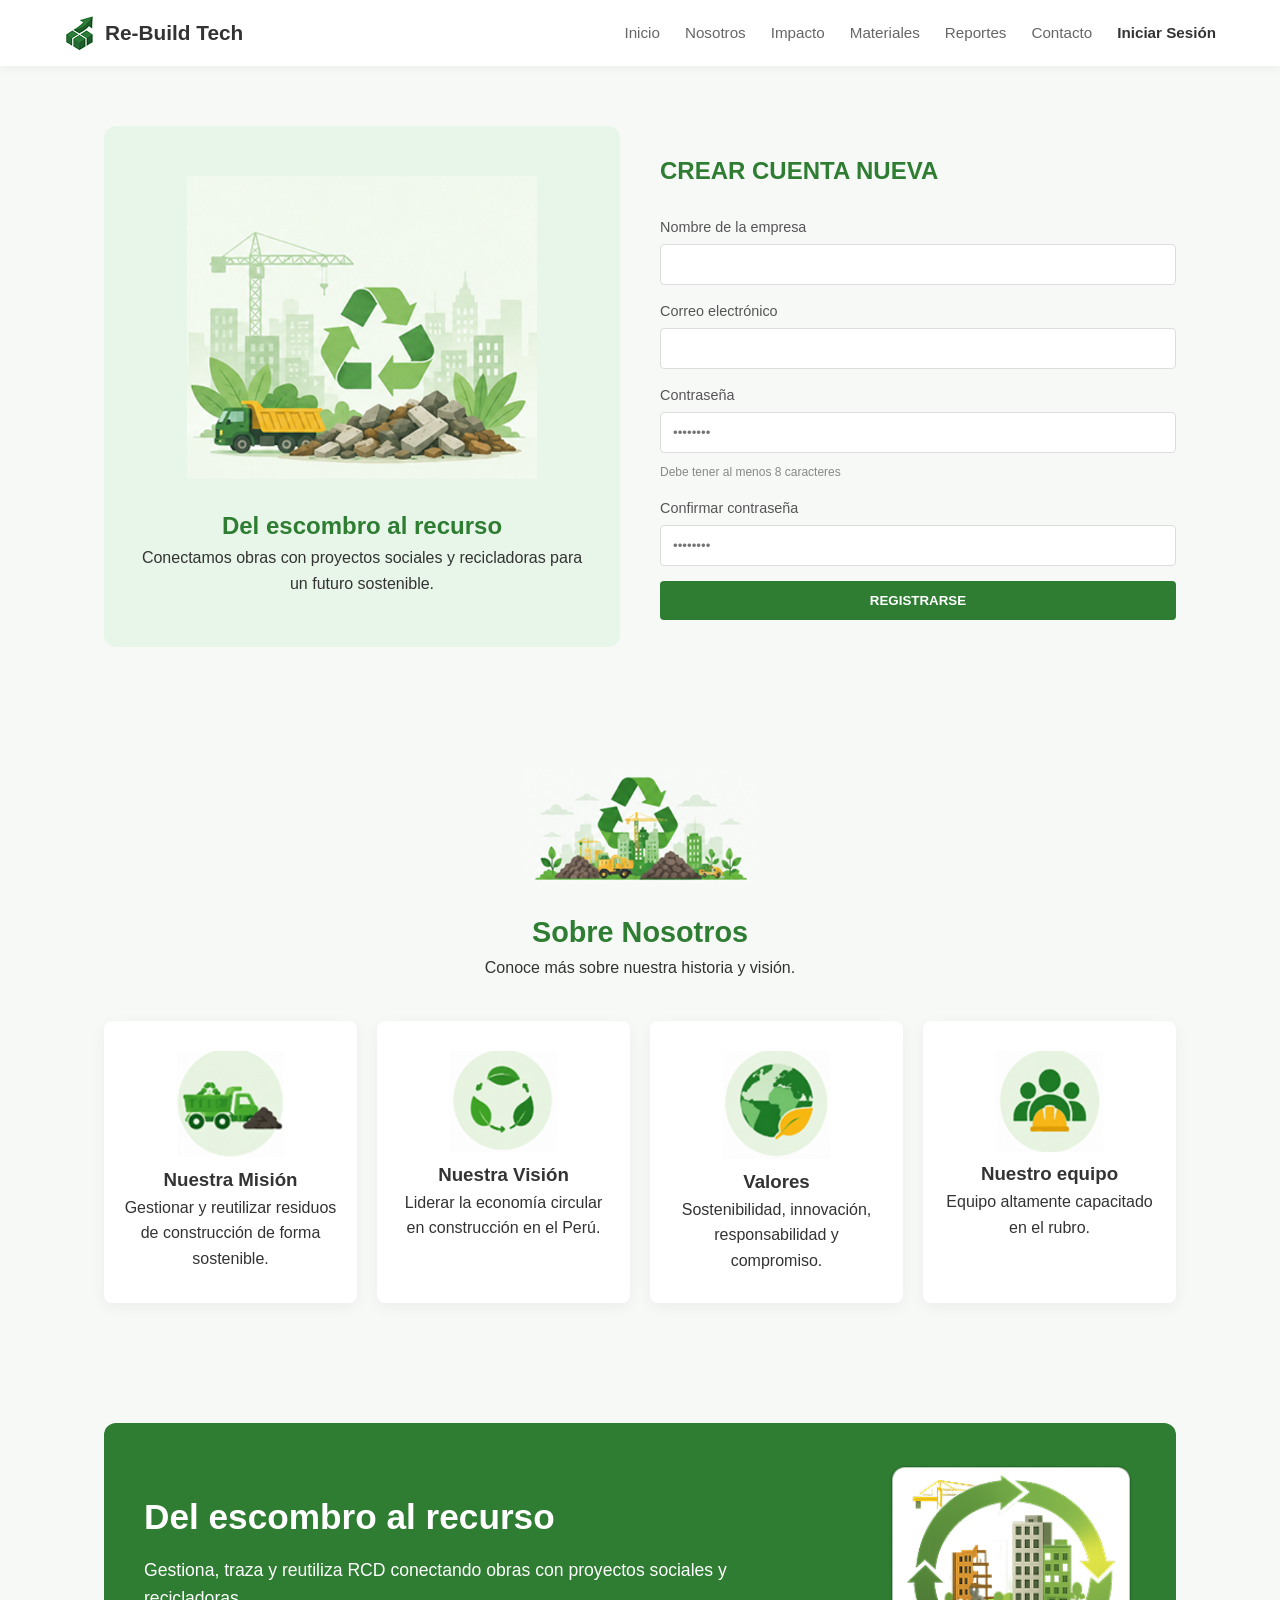
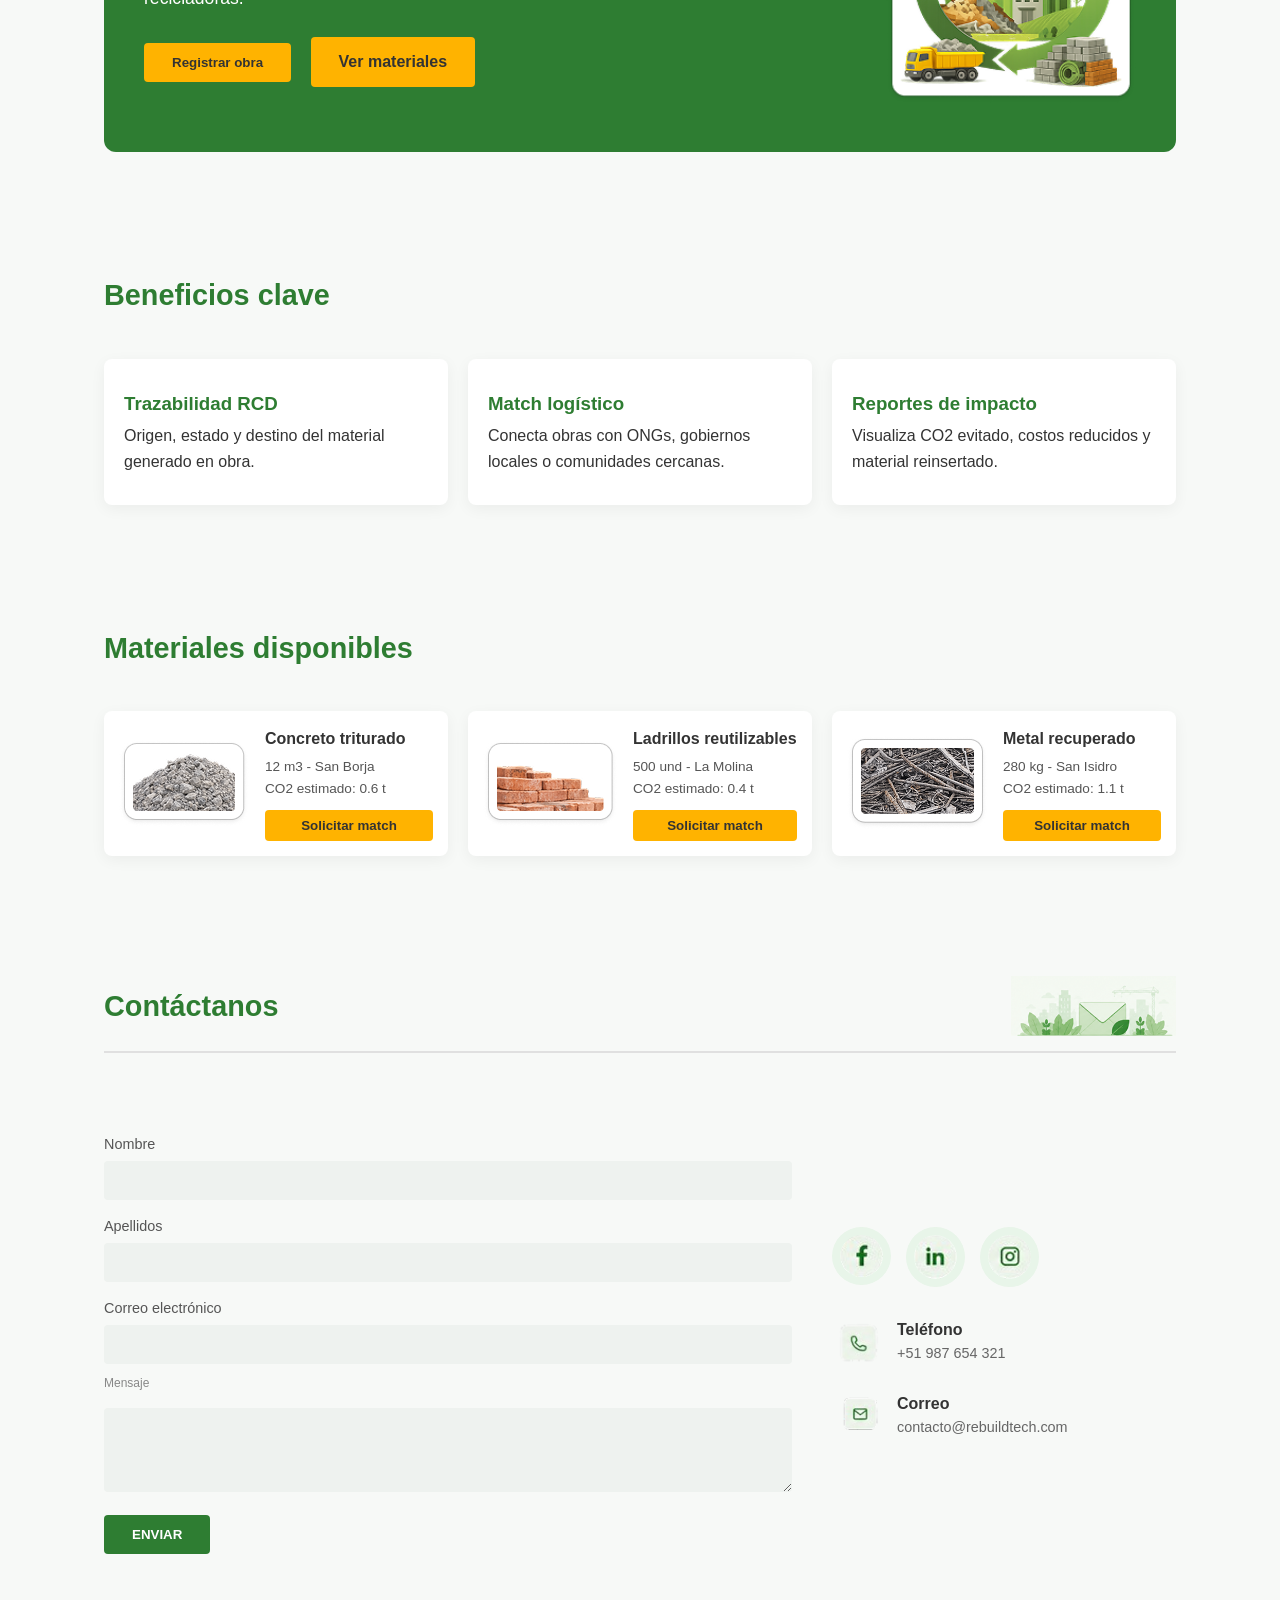
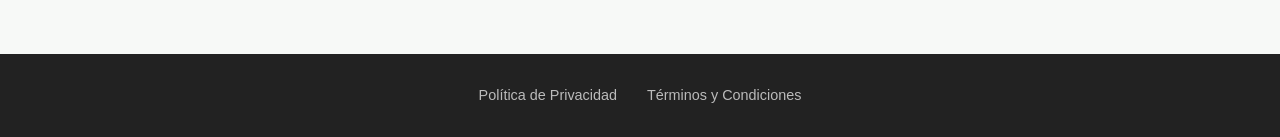
==== commit 7f25f629: "registro completo mejorado, login y recupera contrasena funcional, marketplace y dashboard mas funci" ====
--- a/index.html
+++ b/index.html
@@ -34,25 +34,41 @@
         </section>
 
         <section class="hero-content">
-            <h2>CREAR CUENTA NUEVA</h2>
-            
-            <div class="info-content">
-                 <p>Nombre de la empresa</p>
-                 <input type="text">
-
-                 <p>Correo electrónico</p>
-                 <input type="email">
-
-                 <p>Contraseña</p>
-                 <input type="password" placeholder="••••••••">
-                 <p>Debe tener al menos 8 caracteres</p>
-
-                 <p>Confirmar contraseña</p>
-                 <input type="password" placeholder="••••••••">
-            </div>
-            
-            <a href="dashboard.html" class="primary-btn" style="text-decoration: none; display: inline-block; text-align: center;">REGISTRARSE</a>
-            
+            <h2 id="registerStepTitle">CREAR CUENTA NUEVA</h2>
+
+            <form id="registerForm" novalidate>
+                <div class="info-content" id="registerFields">
+                     <p>Nombre de la empresa</p>
+                     <input type="text" id="regEmpresa" autocomplete="organization">
+
+                     <p>Correo electrónico</p>
+                     <input type="email" id="regCorreo" autocomplete="email">
+
+                     <p>Contraseña</p>
+                     <input type="password" id="regPass" placeholder="••••••••" autocomplete="new-password">
+                     <p>Debe tener al menos 8 caracteres</p>
+
+                     <p>Confirmar contraseña</p>
+                     <input type="password" id="regPassConfirm" placeholder="••••••••" autocomplete="new-password">
+                </div>
+
+                <!-- US-001: Selección de rol institucional (paso posterior al registro) -->
+                <div class="info-content" id="roleStep" style="display:none;">
+                    <p>Elige el tipo de organización</p>
+                    <div class="rbt-role-options">
+                        <button type="button" class="rbt-role-btn" data-rol="Constructora">Constructora / Ingeniero</button>
+                        <button type="button" class="rbt-role-btn" data-rol="ONG">Gobierno Local / ONG</button>
+                    </div>
+                </div>
+
+                <!-- US-021: Verificación de correo electrónico (simulada) -->
+                <div class="info-content" id="verifyStep" style="display:none;">
+                    <p>Enviamos un enlace de verificación a tu correo electrónico. Tu cuenta permanecerá inactiva hasta confirmarla.</p>
+                    <button type="button" class="primary-btn" id="simulateVerifyBtn" style="width:100%;">He verificado mi correo</button>
+                </div>
+
+                <button type="submit" class="primary-btn" id="registerSubmitBtn" style="width:100%;">REGISTRARSE</button>
+            </form>
         </section>
     </main>
 
@@ -216,5 +232,71 @@
         </p>
     </footer>
     <script src="public/assets/scripts/main.js"></script>
+    <script>
+        /* ============================================================
+           Página: index.html
+           US-001 Selección de rol · US-002 (validación previa al panel)
+           US-021 Verificación de correo electrónico (simulada)
+           ============================================================ */
+        const registerForm = document.getElementById("registerForm");
+
+        if (registerForm) {
+            let rolSeleccionado = null;
+
+            registerForm.addEventListener("submit", (e) => {
+                e.preventDefault();
+
+                const empresa = document.getElementById("regEmpresa");
+                const correo = document.getElementById("regCorreo");
+                const pass = document.getElementById("regPass");
+                const passConfirm = document.getElementById("regPassConfirm");
+
+                [empresa, correo, pass, passConfirm].forEach(RBT.clearError);
+                let valido = true;
+
+                if (!empresa.value.trim()) { RBT.markError(empresa, "Ingresa el nombre de tu empresa u organización."); valido = false; }
+                if (!/^[^\s@]+@[^\s@]+\.[^\s@]+$/.test(correo.value.trim())) { RBT.markError(correo, "Ingresa un correo electrónico válido."); valido = false; }
+                if (pass.value.length < 8) { RBT.markError(pass, "La contraseña debe tener al menos 8 caracteres."); valido = false; }
+                if (passConfirm.value !== pass.value || !passConfirm.value) { RBT.markError(passConfirm, "Las contraseñas no coinciden."); valido = false; }
+
+                if (!valido) {
+                    RBT.toast("Revisa los campos marcados en rojo.", "error");
+                    return;
+                }
+
+                // Formulario válido -> pasamos al paso de selección de rol (US-001)
+                document.getElementById("registerFields").style.display = "none";
+                document.getElementById("registerStepTitle").textContent = "ELIGE TU ROL";
+                document.getElementById("roleStep").style.display = "block";
+                document.getElementById("registerSubmitBtn").style.display = "none";
+                RBT.toast("Datos validados correctamente.");
+            });
+
+            document.querySelectorAll(".rbt-role-btn").forEach(btn => {
+                btn.addEventListener("click", () => {
+                    document.querySelectorAll(".rbt-role-btn").forEach(b => b.classList.remove("rbt-role-btn--active"));
+                    btn.classList.add("rbt-role-btn--active");
+                    rolSeleccionado = btn.dataset.rol;
+
+                    // Avanza automáticamente al paso de verificación de correo (US-021)
+                    document.getElementById("roleStep").style.display = "none";
+                    document.getElementById("registerStepTitle").textContent = "VERIFICA TU CORREO";
+                    document.getElementById("verifyStep").style.display = "block";
+                });
+            });
+
+            document.getElementById("simulateVerifyBtn").addEventListener("click", () => {
+                RBT.session.start({
+                    empresa: document.getElementById("regEmpresa").value.trim(),
+                    correo: document.getElementById("regCorreo").value.trim(),
+                    rol: rolSeleccionado || "Constructora"
+                });
+                RBT.toast("Cuenta verificada. ¡Bienvenido a Re-Build Tech!");
+                setTimeout(() => {
+                    window.location.href = rolSeleccionado === "ONG" ? "materials.html" : "dashboard.html#panel";
+                }, 600);
+            });
+        }
+    </script>
 </body>
-</html>
+</html>
--- a/public/assets/styles/styles.css
+++ b/public/assets/styles/styles.css
@@ -1597,3 +1597,350 @@
         flex-direction: column;
     }
 }
+
+/* ============================================================
+   RBT — Componentes compartidos (toasts, modal, validación,
+   filtros activos, estados de match). Reutiliza la paleta y los
+   radios/espaciados ya definidos arriba; no se introducen
+   colores ni efectos nuevos.
+   ============================================================ */
+
+/* Toasts (US-045-NF) */
+.rbt-toast-host {
+    position: fixed;
+    top: 20px;
+    right: 20px;
+    display: flex;
+    flex-direction: column;
+    gap: 10px;
+    z-index: 3000;
+}
+
+.rbt-toast {
+    display: flex;
+    align-items: center;
+    gap: 10px;
+    background-color: #ffffff;
+    color: #222;
+    padding: 12px 18px;
+    border-radius: 8px;
+    box-shadow: 0 6px 20px rgba(0,0,0,0.15);
+    font-size: 0.9rem;
+    font-weight: 500;
+    border-left: 4px solid #2e7d32;
+    opacity: 0;
+    transform: translateY(-8px);
+    transition: opacity 0.25s ease, transform 0.25s ease;
+    max-width: 320px;
+}
+
+.rbt-toast--visible { opacity: 1; transform: translateY(0); }
+
+.rbt-toast-dot {
+    width: 8px;
+    height: 8px;
+    border-radius: 50%;
+    flex-shrink: 0;
+    background-color: #2e7d32;
+}
+
+.rbt-toast--error { border-left-color: #c62828; }
+.rbt-toast--error .rbt-toast-dot { background-color: #c62828; }
+.rbt-toast--warn { border-left-color: #ffb300; }
+.rbt-toast--warn .rbt-toast-dot { background-color: #ffb300; }
+
+/* Modal genérico (detalle de material, recojo, historial) */
+.rbt-modal-overlay {
+    position: fixed;
+    inset: 0;
+    background-color: rgba(17, 24, 39, 0.55);
+    display: flex;
+    align-items: center;
+    justify-content: center;
+    padding: 24px;
+    z-index: 3100;
+    opacity: 0;
+    transition: opacity 0.2s ease;
+}
+
+.rbt-modal-overlay--visible { opacity: 1; }
+
+.rbt-modal {
+    background-color: #ffffff;
+    border-radius: 12px;
+    padding: 28px;
+    max-width: 480px;
+    width: 100%;
+    max-height: 85vh;
+    overflow-y: auto;
+    box-shadow: 0 20px 45px rgba(0,0,0,0.2);
+}
+
+.rbt-modal h3 {
+    color: #2e7d32;
+    font-size: 1.2rem;
+    margin-bottom: 6px;
+}
+
+.rbt-modal p { color: #555; font-size: 0.92rem; margin-bottom: 14px; }
+
+.rbt-modal-close {
+    display: block;
+    margin: 18px 0 0 auto;
+    background: transparent;
+    border: none;
+    color: #666;
+    font-weight: 600;
+    cursor: pointer;
+    padding: 8px 4px;
+}
+
+.rbt-modal-close:hover { color: #2e7d32; }
+
+.rbt-modal-row {
+    display: flex;
+    justify-content: space-between;
+    padding: 8px 0;
+    border-bottom: 1px solid #eee;
+    font-size: 0.9rem;
+}
+
+.rbt-modal-row span:first-child { color: #777; }
+.rbt-modal-row span:last-child { color: #222; font-weight: 600; }
+
+/* Validación de formularios (US-044-NF) */
+.rbt-input-error { border-color: #c62828 !important; }
+
+.rbt-field-error {
+    display: block;
+    color: #c62828;
+    font-size: 0.75rem;
+    margin-top: -10px;
+    margin-bottom: 12px;
+}
+
+/* Filtros de materiales (activo) */
+.filter-box.filter-box--active,
+.map-filter-item.map-filter-item--active {
+    background-color: #2e7d32;
+    color: #ffffff;
+    border-color: #2e7d32;
+}
+
+.filter-box { cursor: pointer; transition: background-color 0.2s ease, color 0.2s ease, border-color 0.2s ease; }
+
+/* Buscador por distrito (US-018/028) */
+.rbt-search-row {
+    display: flex;
+    gap: 10px;
+    margin-bottom: 16px;
+}
+
+.rbt-search-row input {
+    flex: 1;
+    padding: 12px 14px;
+    border: 1px solid #ddd;
+    border-radius: 6px;
+    font-size: 0.9rem;
+}
+
+.rbt-search-row input:focus {
+    outline: none;
+    border-color: #2e7d32;
+    box-shadow: 0 0 0 3px rgba(46, 125, 50, 0.1);
+}
+
+/* Estados de resultado (reutiliza alert-yellow/alert-green ya existentes) */
+.result-item {
+    display: flex;
+    justify-content: space-between;
+    align-items: center;
+    gap: 10px;
+    cursor: pointer;
+    transition: transform 0.2s ease;
+}
+
+.result-item:hover { transform: translateX(2px); }
+
+.result-item .rbt-mini-btn {
+    background-color: rgba(255,255,255,0.6);
+    border: 1px solid rgba(0,0,0,0.08);
+    border-radius: 6px;
+    padding: 6px 10px;
+    font-size: 0.78rem;
+    font-weight: 600;
+    color: #1b4322;
+    cursor: pointer;
+    white-space: nowrap;
+}
+
+.result-item .rbt-mini-btn:hover { background-color: #ffffff; }
+
+/* Toggle de alertas de proximidad (US-011) */
+.rbt-toggle-row {
+    display: flex;
+    align-items: center;
+    justify-content: space-between;
+    gap: 12px;
+    background-color: #ffffff;
+    border: 1px solid #e5e7eb;
+    border-radius: 8px;
+    padding: 12px 16px;
+    margin-top: 16px;
+    font-size: 0.9rem;
+    color: #333;
+}
+
+.rbt-switch {
+    position: relative;
+    width: 42px;
+    height: 24px;
+    border-radius: 20px;
+    background-color: #d1d5db;
+    border: none;
+    cursor: pointer;
+    transition: background-color 0.2s ease;
+    flex-shrink: 0;
+}
+
+.rbt-switch::after {
+    content: "";
+    position: absolute;
+    top: 3px;
+    left: 3px;
+    width: 18px;
+    height: 18px;
+    border-radius: 50%;
+    background-color: #ffffff;
+    transition: transform 0.2s ease;
+}
+
+.rbt-switch--on { background-color: #2e7d32; }
+.rbt-switch--on::after { transform: translateX(18px); }
+
+/* Lotes: acciones editar/baja (EP02) */
+.panel-lote {
+    justify-content: space-between;
+}
+
+.panel-lote-info {
+    display: flex;
+    align-items: center;
+    gap: 12px;
+    flex: 1;
+}
+
+.panel-lote-actions { display: flex; gap: 8px; }
+
+.rbt-icon-btn {
+    background: transparent;
+    border: 1px solid #d1d5db;
+    border-radius: 6px;
+    padding: 5px 10px;
+    font-size: 0.78rem;
+    font-weight: 600;
+    color: #444;
+    cursor: pointer;
+    transition: border-color 0.2s ease, color 0.2s ease;
+}
+
+.rbt-icon-btn:hover { border-color: #2e7d32; color: #2e7d32; }
+.rbt-icon-btn--danger:hover { border-color: #c62828; color: #c62828; }
+
+/* Estados de match (EP04) */
+.rbt-match-card {
+    background-color: #ffffff;
+    border: 1px solid #e5e7eb;
+    border-radius: 10px;
+    padding: 18px 20px;
+    display: flex;
+    flex-direction: column;
+    gap: 10px;
+}
+
+.rbt-match-top {
+    display: flex;
+    justify-content: space-between;
+    align-items: center;
+    gap: 10px;
+}
+
+.rbt-status-pill {
+    font-size: 0.75rem;
+    font-weight: 700;
+    padding: 4px 12px;
+    border-radius: 20px;
+    white-space: nowrap;
+}
+
+.rbt-status-pill--Solicitado { background-color: #fff8e1; color: #b8860b; }
+.rbt-status-pill--Aceptado { background-color: #e8f5e9; color: #2e7d32; }
+.rbt-status-pill--EnTraslado { background-color: #eef2ff; color: #3949ab; }
+.rbt-status-pill--Entregado { background-color: #e0f2f1; color: #00695c; }
+.rbt-status-pill--Rechazado { background-color: #fdecea; color: #c62828; }
+
+.rbt-match-actions { display: flex; gap: 8px; flex-wrap: wrap; }
+
+.rbt-empty-state {
+    text-align: center;
+    color: #888;
+    font-size: 0.9rem;
+    padding: 30px 10px;
+}
+
+@media (max-width: 480px) {
+    .rbt-toast-host { left: 16px; right: 16px; top: 12px; }
+    .rbt-toast { max-width: none; }
+}
+
+/* Selección de rol en registro (US-001) */
+.rbt-role-options {
+    display: flex;
+    flex-direction: column;
+    gap: 10px;
+    margin-bottom: 8px;
+}
+
+.rbt-role-btn {
+    background-color: #ffffff;
+    border: 1px solid #ddd;
+    border-radius: 6px;
+    padding: 14px 16px;
+    text-align: left;
+    font-size: 0.95rem;
+    font-weight: 600;
+    color: #333;
+    cursor: pointer;
+    transition: border-color 0.2s ease, background-color 0.2s ease, color 0.2s ease;
+}
+
+.rbt-role-btn:hover { border-color: #2e7d32; background-color: #f2f8f2; }
+
+.rbt-role-btn--active {
+    border-color: #2e7d32;
+    background-color: #e8f5e9;
+    color: #2e7d32;
+}
+
+/* Panel: select de categoría + paneles de una sola columna (Matches/Mapa) */
+.panel-form select {
+    width: 100%;
+    padding: 11px 14px;
+    margin-bottom: 12px;
+    border: 1px solid #ddd;
+    border-radius: 6px;
+    font-size: 0.9rem;
+    color: #555;
+    background-color: #fafafa;
+}
+
+.panel-body--single {
+    display: flex;
+    flex-direction: column;
+}
+
+@media (max-width: 992px) {
+    #miembrosCard .panel-form {
+        flex-direction: column !important;
+    }
+}
